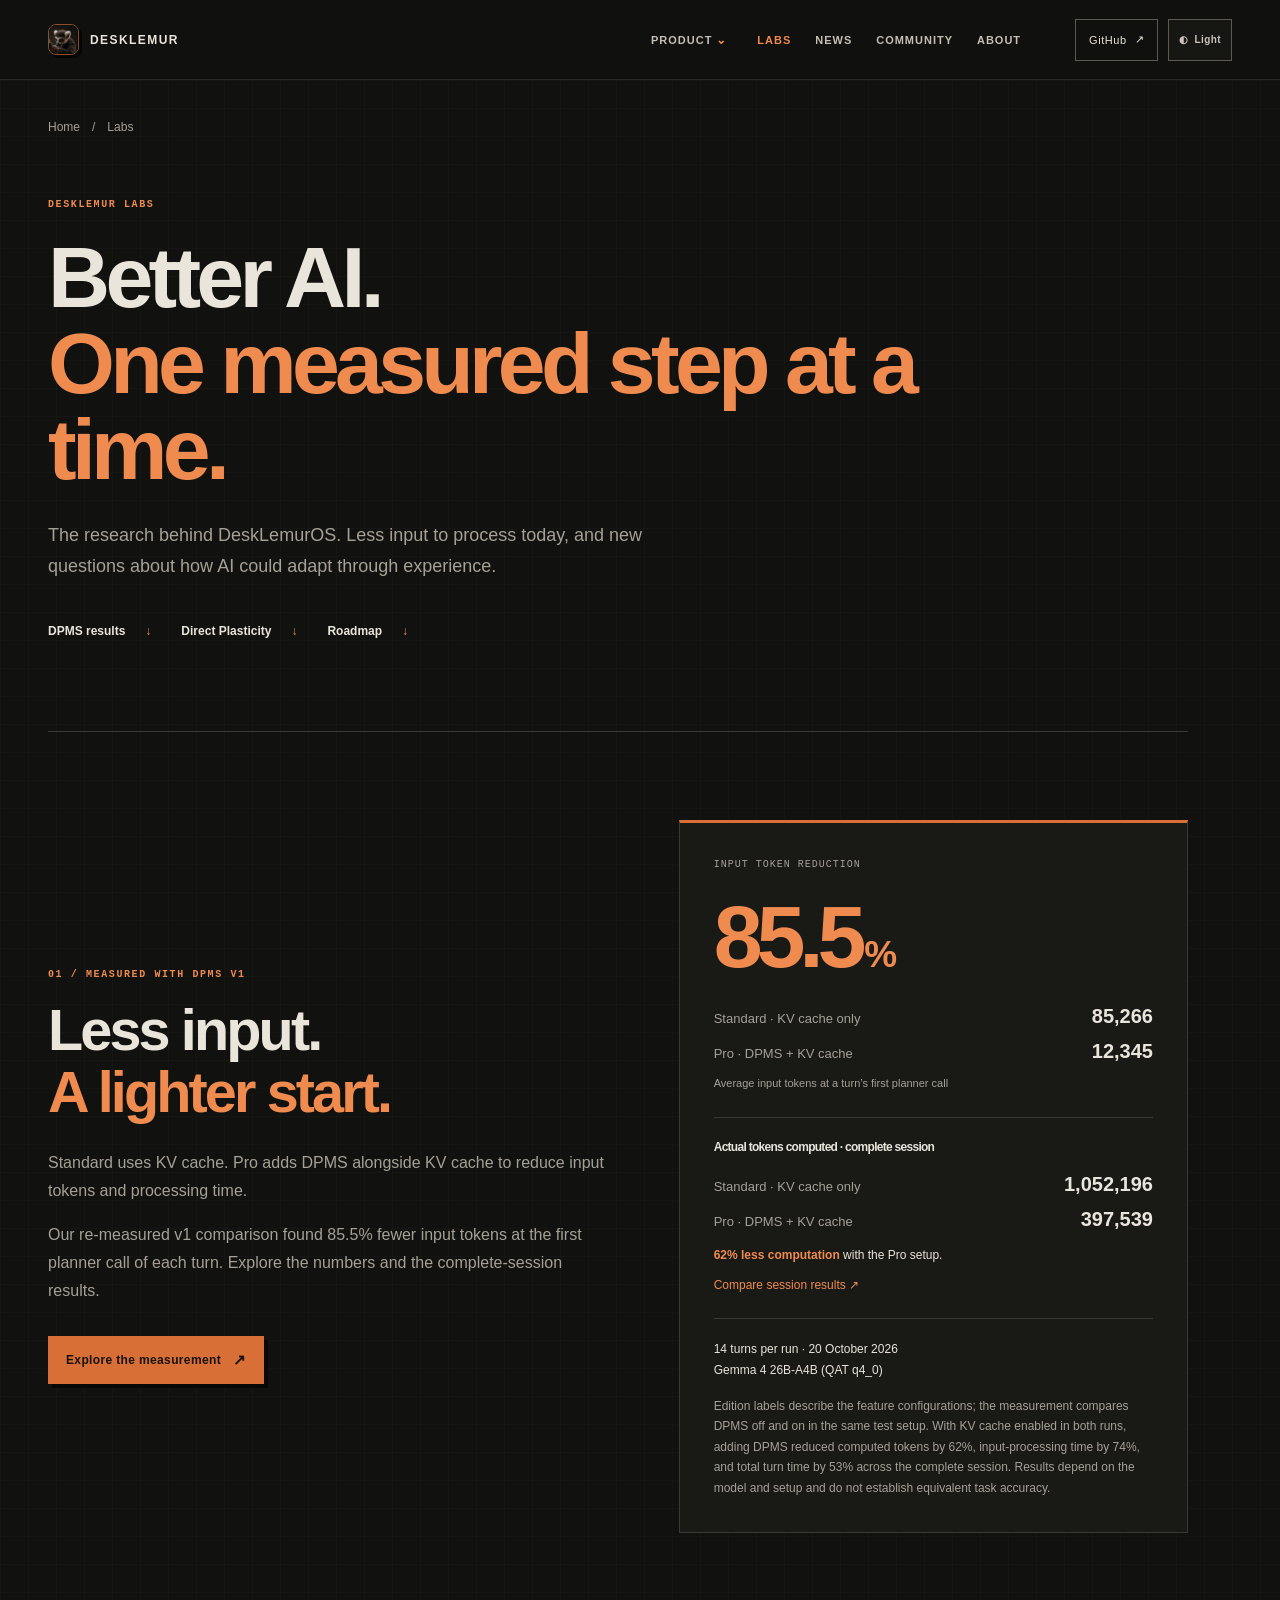
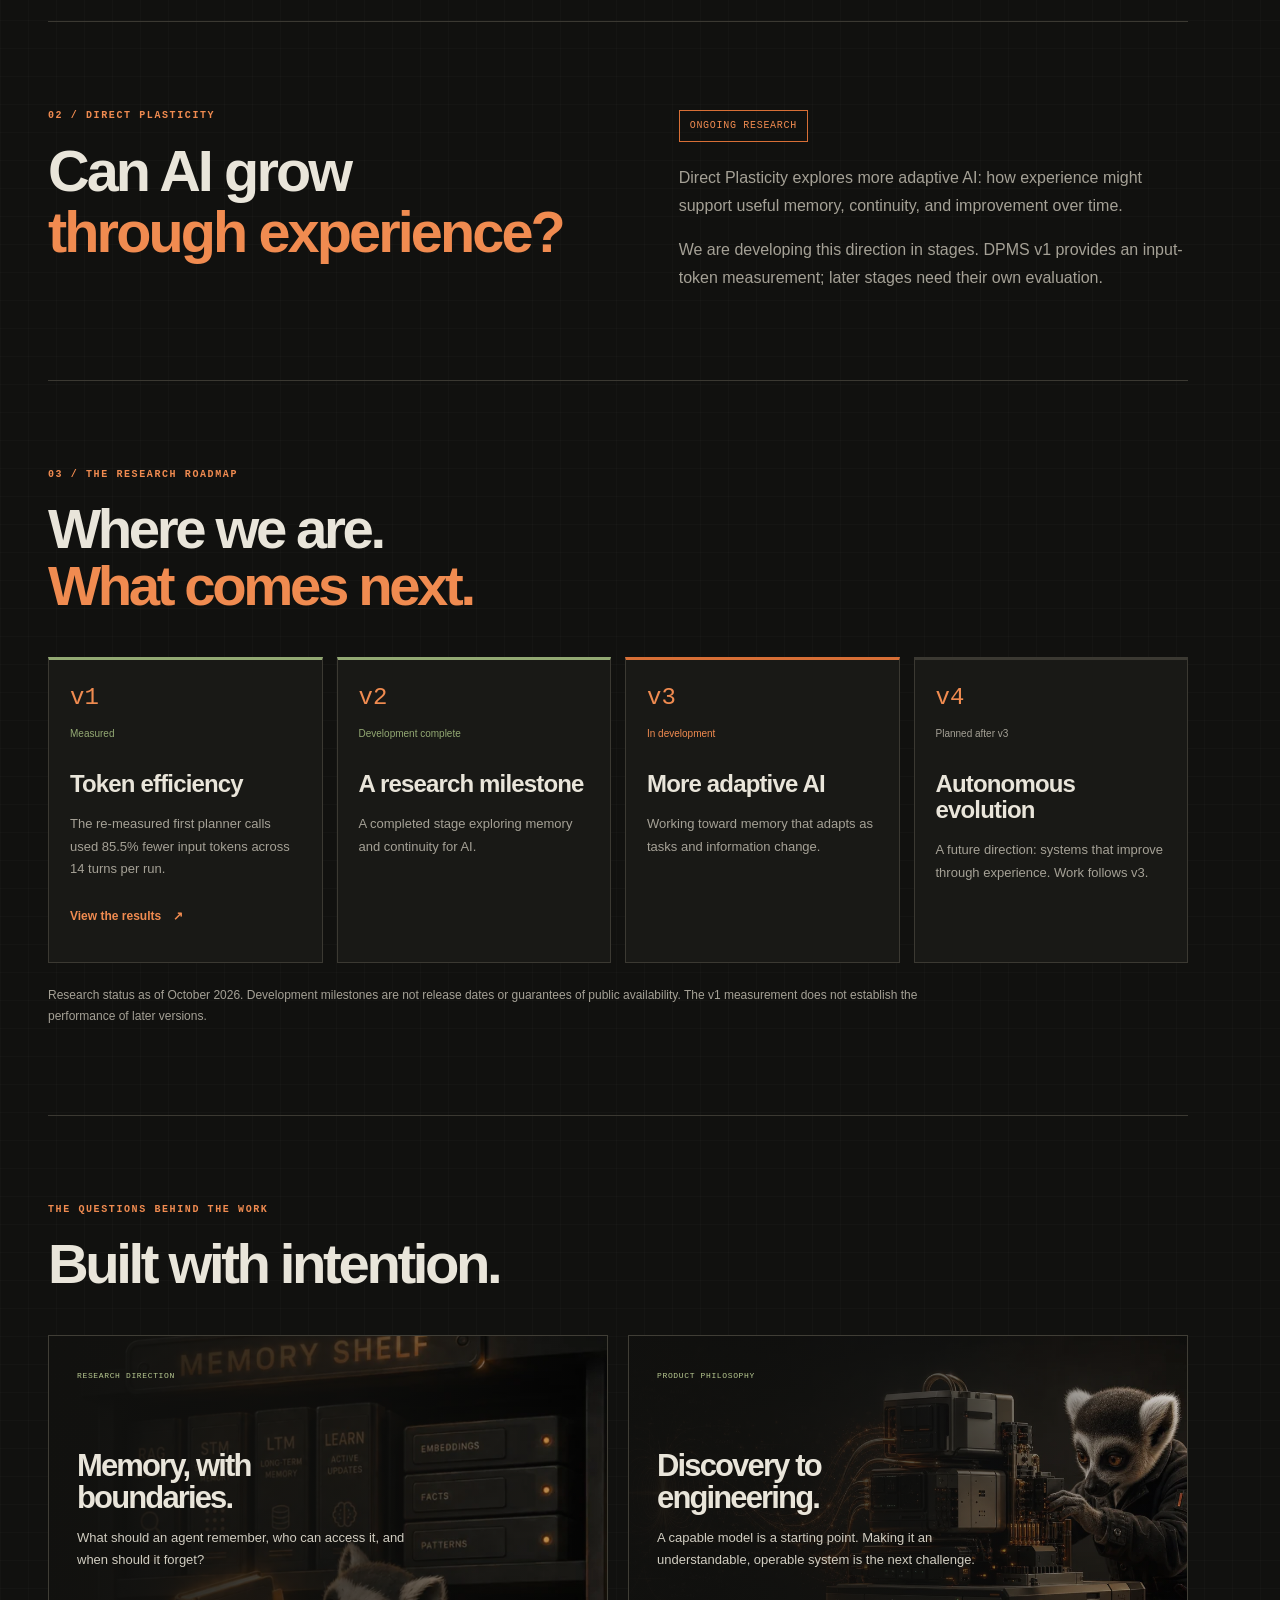
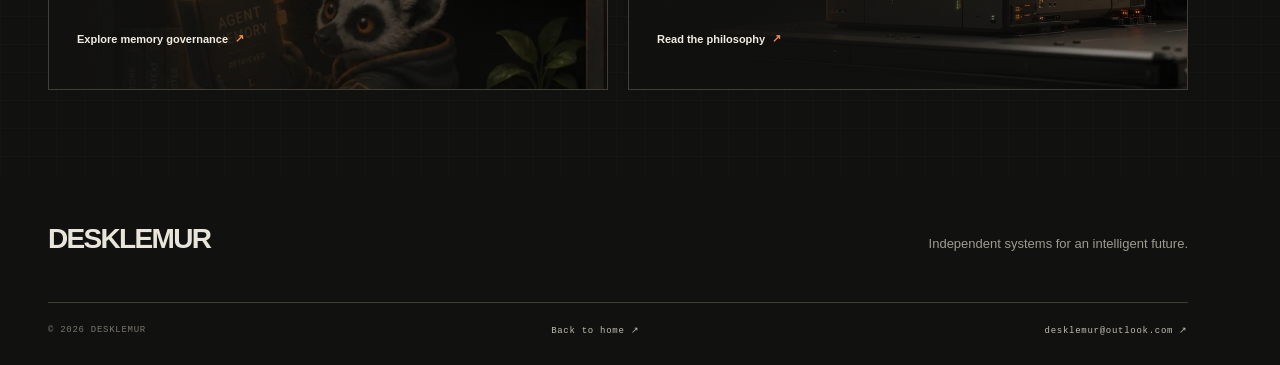
==== labs/index.html @ 4bf74e91 "Publish site 2026-10-22 16:11 KST" ====
<!doctype html>
<html lang="en">
  <head>
    <meta charset="utf-8" />
    <meta name="viewport" content="width=device-width, initial-scale=1" />
    <meta name="description" content="Explore DeskLemur Labs: measured DPMS token savings, Direct Plasticity research, and the road toward more adaptive AI." />
    <meta http-equiv="Cache-Control" content="no-cache, must-revalidate" />
    
    
    
    <meta name="theme-color" content="#11110f" />
    <meta name="color-scheme" content="dark light" />
    <title>Labs — DeskLemur</title>
    <link rel="icon" type="image/png" href="../assets/web/desklemur-mark-64.png?v=55cfd14b5d16461d" />
    <script>
      try {
        document.documentElement.classList.toggle("light-theme", localStorage.getItem("desklemur-theme") === "light");
      } catch (_) { /* The default theme also works when storage is unavailable. */ }
    </script>
    <link rel="stylesheet" href="../home.css?v=8f2bbfee023d323c" />
    <link rel="stylesheet" href="./styles.css?v=3c26606039fd9e22" />
    <!-- DeskLemur public metadata -->
    <link rel="canonical" href="https://www.desklemur.com/labs/" />
    <meta property="og:type" content="website" />
    <meta property="og:url" content="https://www.desklemur.com/labs/" />
    <meta property="og:title" content="Labs — DeskLemur" />
    <meta name="twitter:title" content="Labs — DeskLemur" />
    <meta property="og:description" content="Explore DeskLemur Labs: measured DPMS token savings, Direct Plasticity research, and the road toward more adaptive AI." />
    <meta name="twitter:description" content="Explore DeskLemur Labs: measured DPMS token savings, Direct Plasticity research, and the road toward more adaptive AI." />
    <meta name="twitter:card" content="summary_large_image" />
    <meta property="og:image" content="https://www.desklemur.com/og.png" />
    <meta name="twitter:image" content="https://www.desklemur.com/og.png" />
    <!-- /DeskLemur public metadata -->
</head>
  <body class="home-page labs-page">
    <a class="skip-link" href="#main-content">Skip to content</a>
    <header class="site-header">
      <a class="brand" href="../index.html?v=77aaeb0dda2a0ee0" aria-label="DeskLemur home"><span class="brand-mark"><img src="../assets/web/desklemur-mark-64.png?v=55cfd14b5d16461d" alt="" /></span><span>DESKLEMUR</span></a>
      <nav class="main-nav" id="primary-navigation" aria-label="Primary navigation">
        <div class="product-menu" data-feature="home.product"><button class="product-trigger" type="button" aria-expanded="false" aria-controls="product-dropdown">Product <span aria-hidden="true">⌄</span></button><div class="product-dropdown" id="product-dropdown" data-product-dropdown hidden><a class="product-entry" href="../os/index.html?v=77aaeb0dda2a0ee0"><img src="../os/assets/web/icon-64.png?v=803e539b5b8541d4" alt="" /><span><b>DeskLemurOS</b><small>Local AI orchestration runtime</small></span><i aria-hidden="true">↗</i></a></div></div>
        <a data-feature="home.labs" href="./index.html?v=77aaeb0dda2a0ee0" aria-current="page">Labs</a>
        <a data-feature="home.news" href="../news/index.html?v=77aaeb0dda2a0ee0">News</a>
        <a data-feature="home.community" href="../index.html?v=77aaeb0dda2a0ee0#community">Community</a>
        <a data-feature="home.about" href="../index.html?v=77aaeb0dda2a0ee0#about">About</a>
      </nav>
      <div class="header-actions"><button class="menu-toggle" type="button" aria-label="Open navigation" aria-expanded="false" aria-controls="primary-navigation">MENU</button><a class="github-link" data-site-github href="https://github.com/desklemur-dev/DeskLemurOS" target="_blank" rel="noopener noreferrer">GitHub <span aria-hidden="true">↗</span></a><button class="theme-toggle" type="button" aria-label="Switch to light theme" aria-pressed="false"><span aria-hidden="true">◐</span><span class="theme-label">Light</span></button></div>
    </header>
    <main id="main-content" tabindex="-1">
      <section class="section labs-intro" aria-labelledby="labs-title">
        <nav class="labs-breadcrumb" aria-label="Breadcrumb"><a href="../index.html?v=77aaeb0dda2a0ee0">Home</a><span aria-hidden="true">/</span><span aria-current="page">Labs</span></nav>
        <p class="eyebrow">DESKLEMUR LABS</p>
        <h1 id="labs-title">Better AI.<br /><em>One measured step<br class="labs-title-break" /> at a time.</em></h1>
        <p class="labs-intro-lead">The research behind DeskLemurOS. Less input to process today, and new questions about how AI could adapt through experience.</p>
        <nav class="labs-section-nav" aria-label="On this page"><a href="#dpms">DPMS results <span aria-hidden="true">↓</span></a><a href="#direct-plasticity">Direct Plasticity <span aria-hidden="true">↓</span></a><a href="#dpms-roadmap">Roadmap <span aria-hidden="true">↓</span></a></nav>
      </section>

      <section class="section labs-feature" id="dpms" aria-labelledby="labs-dpms-title">
        <div class="labs-feature-copy">
          <p class="eyebrow">01 / MEASURED WITH DPMS V1</p>
          <h2 id="labs-dpms-title">Less input.<br /><em>A lighter start.</em></h2>
          <p>Standard uses KV cache. Pro adds DPMS alongside KV cache to reduce input tokens and processing time.</p>
          <p>Our re-measured v1 comparison found 85.5% fewer input tokens at the first planner call of each turn. Explore the numbers and the complete-session results.</p>
          <a class="button button-primary" href="../os/index.html?v=77aaeb0dda2a0ee0#/#dpms">Explore the measurement <span aria-hidden="true">↗</span></a>
        </div>
        <aside class="labs-result" aria-label="DPMS v1 measurement summary">
          <p class="labs-result-kicker">INPUT TOKEN REDUCTION</p>
          <p class="labs-result-value">85.5<span>%</span></p>
          <dl><div><dt>Standard · KV cache only</dt><dd>85,266</dd></div><div><dt>Pro · DPMS + KV cache</dt><dd>12,345</dd></div></dl>
          <p class="labs-result-unit">Average input tokens at a turn’s first planner call</p>
          <div class="labs-cache-results">
            <h3>Actual tokens computed · complete session</h3>
            <dl><div><dt>Standard · KV cache only</dt><dd>1,052,196</dd></div><div><dt>Pro · DPMS + KV cache</dt><dd>397,539</dd></div></dl>
            <p><strong>62% less computation</strong> with the Pro setup.</p>
            <a href="../os/index.html?v=77aaeb0dda2a0ee0#/#dpms-edition-comparison">Compare session results <span aria-hidden="true">↗</span></a>
          </div>
          <p class="labs-result-context">14 turns per run · 20 October 2026<br />Gemma 4 26B-A4B (QAT q4_0)</p>
          <p class="labs-result-note">Edition labels describe the feature configurations; the measurement compares DPMS off and on in the same test setup. With KV cache enabled in both runs, adding DPMS reduced computed tokens by 62%, input-processing time by 74%, and total turn time by 53% across the complete session. Results depend on the model and setup and do not establish equivalent task accuracy.</p>
        </aside>
      </section>

      <section class="section labs-direction" id="direct-plasticity" aria-labelledby="labs-direction-title">
        <div><p class="eyebrow">02 / DIRECT PLASTICITY</p><h2 id="labs-direction-title">Can AI grow<br /><em>through experience?</em></h2></div>
        <div class="labs-direction-copy"><span class="labs-status">ONGOING RESEARCH</span><p>Direct Plasticity explores more adaptive AI: how experience might support useful memory, continuity, and improvement over time.</p><p>We are developing this direction in stages. DPMS v1 provides an input-token measurement; later stages need their own evaluation.</p></div>
      </section>

      <section class="section labs-roadmap-section" id="dpms-roadmap" aria-labelledby="labs-roadmap-title">
        <div class="section-heading"><p class="eyebrow">03 / THE RESEARCH ROADMAP</p><h2 id="labs-roadmap-title">Where we are.<br /><em>What comes next.</em></h2></div>
        <ol class="labs-roadmap" aria-label="DPMS development stages">
          <li class="labs-stage labs-stage-complete"><div class="labs-stage-top"><span>v1</span><strong>Measured</strong></div><h3>Token efficiency</h3><p>The re-measured first planner calls used 85.5% fewer input tokens across 14 turns per run.</p><a href="../os/index.html?v=77aaeb0dda2a0ee0#/#dpms">View the results <span aria-hidden="true">↗</span></a></li>
          <li class="labs-stage labs-stage-complete"><div class="labs-stage-top"><span>v2</span><strong>Development complete</strong></div><h3>A research milestone</h3><p>A completed stage exploring memory and continuity for AI.</p></li>
          <li class="labs-stage labs-stage-active"><div class="labs-stage-top"><span>v3</span><strong>In development</strong></div><h3>More adaptive AI</h3><p>Working toward memory that adapts as tasks and information change.</p></li>
          <li class="labs-stage"><div class="labs-stage-top"><span>v4</span><strong>Planned after v3</strong></div><h3>Autonomous evolution</h3><p>A future direction: systems that improve through experience. Work follows v3.</p></li>
        </ol>
        <p class="labs-roadmap-note">Research status as of October 2026. Development milestones are not release dates or guarantees of public availability. The v1 measurement does not establish the performance of later versions.</p>
      </section>

      <section class="section labs-questions" aria-labelledby="labs-questions-title">
        <div class="section-heading"><p class="eyebrow">THE QUESTIONS BEHIND THE WORK</p><h2 id="labs-questions-title">Built with intention.</h2></div>
        <div class="labs-question-grid">
          <article class="lab-card lab-card-visual lab-card-memory"><img class="lab-photo" src="../assets/web/memory-with-boundaries.webp?v=2d2eba01d0295ee1" alt="An illustrated memory shelf with separate compartments" loading="lazy" decoding="async" /><div><span class="lab-state">RESEARCH DIRECTION</span></div><h3>Memory, with boundaries.</h3><p>What should an agent remember, who can access it, and when should it forget?</p><a href="../os/index.html?v=77aaeb0dda2a0ee0#/vision#memory-governance">Explore memory governance <span aria-hidden="true">↗</span></a></article>
          <article class="lab-card lab-card-visual"><img class="lab-photo" src="../os/assets/vision/web/discovery-to-engineering.webp?v=e1cf301739234d48" alt="A DeskLemur engineer working on a local AI system" loading="lazy" decoding="async" /><div><span class="lab-state">PRODUCT PHILOSOPHY</span></div><h3>Discovery to engineering.</h3><p>A capable model is a starting point. Making it an understandable, operable system is the next challenge.</p><a href="../os/index.html?v=77aaeb0dda2a0ee0#/vision#discovery-to-engineering">Read the philosophy <span aria-hidden="true">↗</span></a></article>
        </div>
      </section>
    </main>
    <footer class="footer" data-feature="home.about"><div class="footer-top"><p class="footer-wordmark">DESKLEMUR</p><p data-site-text="home.footer_tagline">Independent systems for an intelligent future.</p></div><div class="footer-bottom"><span>© <span data-site-text="site.copyright_year">2026</span> DESKLEMUR</span><a href="../index.html?v=77aaeb0dda2a0ee0">Back to home <span aria-hidden="true">↗</span></a><a data-site-contact href="mailto:desklemur@outlook.com">desklemur@outlook.com ↗</a></div></footer>
    <script src="../site-data.js?v=0edc46a20909ac9b"></script>
    <script src="../home.js?v=8841248973b69c00"></script>
  </body>
</html>
---- home.css ----
:root { --bg:#11110f; --panel:#191916; --ink:#e9e5da; --muted:#a5a196; --line:#3b3932; --orange:#d86f36; --orange-light:#f08b50; --green:#93a973; }
* { box-sizing:border-box; } html { scroll-behavior:smooth; background:var(--bg); } body { margin:0; background:var(--bg); color:var(--ink); font-family:Arial,Helvetica,sans-serif; } a { color:inherit; text-decoration:none; } main { overflow:hidden; background:linear-gradient(rgba(255,255,255,.015) 1px,transparent 1px),linear-gradient(90deg,rgba(255,255,255,.015) 1px,transparent 1px),var(--bg); background-size:28px 28px; }
.site-header { height:76px; max-width:1440px; margin:auto; padding:0 48px; display:flex; align-items:center; justify-content:space-between; border-bottom:1px solid rgba(233,229,218,.11); position:relative; z-index:5; background:rgba(17,17,15,.86); backdrop-filter:blur(18px); }.brand { display:flex; align-items:center; gap:11px; font-size:12px; font-weight:800; letter-spacing:.12em; }.brand-mark { width:31px; height:31px; display:grid; place-items:center; overflow:hidden; border:1px solid #87512f; border-radius:8px; background:#11110f; box-shadow:3px 3px 0 #050504; }.brand-mark img { width:100%; height:100%; object-fit:cover; }.main-nav { display:flex; gap:28px; margin-left:auto; margin-right:46px; color:#c4c0b5; font-size:11px; font-weight:700; letter-spacing:.09em; text-transform:uppercase; }.main-nav a:hover,.text-link:hover,.card-link:hover,.lab-card a:hover,.news-item:hover .news-title { color:var(--orange-light); }.github-link { border:1px solid #5c594f; padding:10px 13px; font-size:11px; letter-spacing:.05em; transition:.2s ease; }.github-link:hover { border-color:var(--orange); background:rgba(216,111,54,.08); }
.hero { min-height:720px; max-width:1440px; margin:auto; padding:118px 9.5% 84px; position:relative; border-bottom:1px solid var(--line); display:grid; grid-template-columns:minmax(470px,1fr) minmax(400px,.83fr); align-items:center; gap:7%; }.hero-grid { position:absolute; inset:0; opacity:.25; background:linear-gradient(rgba(255,255,255,.04) 1px,transparent 1px),linear-gradient(90deg,rgba(255,255,255,.04) 1px,transparent 1px); background-size:56px 56px; mask-image:linear-gradient(90deg,#000 0%,transparent 73%); }.hero-glow { position:absolute; width:700px; height:700px; right:-190px; top:-220px; background:radial-gradient(circle,rgba(216,111,54,.13),transparent 67%); }.hero-copy,.system-panel { position:relative; z-index:1; }.eyebrow { margin:0 0 20px; color:var(--orange-light); font-family:monospace; font-size:10px; font-weight:700; letter-spacing:.16em; }h1,h2,h3,p { margin-top:0; } h1,h2,h3 { letter-spacing:-.06em; font-weight:650; }h1 { max-width:760px; margin-bottom:29px; font-size:clamp(54px,6.3vw,101px); line-height:.91; } h1 em,h2 em { color:var(--orange-light); font-style:normal; }.hero-lead { max-width:615px; color:#d4d0c4; font-size:18px; line-height:1.6; }.hero-actions { display:flex; align-items:center; flex-wrap:wrap; gap:25px; margin-top:37px; }.button { display:inline-flex; align-items:center; justify-content:center; min-height:48px; padding:0 18px; font-size:12px; font-weight:700; letter-spacing:.03em; transition:.2s ease; }.button span { margin-left:12px; font-size:15px; }.button-primary { background:var(--orange); color:#17120e; box-shadow:4px 4px 0 #080807; }.button-primary:hover { background:var(--orange-light); transform:translate(-1px,-1px); box-shadow:6px 6px 0 #080807; }.text-link { color:#cac5ba; font-size:12px; font-weight:700; }.text-link span { color:var(--orange-light); margin-left:6px; }
.system-panel { border:1px solid #504d43; background:#151513; box-shadow:15px 15px 0 rgba(0,0,0,.32),inset 0 0 0 4px #10100e; transform:rotate(.4deg); }.mascot-peek { position:absolute; z-index:4; width:320px; height:278px; top:-169px; right:-112px; overflow:hidden; pointer-events:none; filter:drop-shadow(0 19px 15px rgba(0,0,0,.58)); }.mascot-peek img { position:absolute; top:-30px; left:-142px; width:600px; max-width:none; }.mascot-tag { position:absolute; z-index:5; top:-31px; right:-96px; padding:6px 8px; border:1px solid #81502f; background:#171512; color:var(--orange-light); font-family:monospace; font-size:7px; letter-spacing:.09em; }.panel-bar { height:43px; display:flex; align-items:center; justify-content:space-between; padding:0 15px; border-bottom:1px solid #3c3a33; color:#8f8c82; font-family:monospace; font-size:9px; letter-spacing:.09em; }.panel-bar i { color:var(--green); font-style:normal; }.signal-map { height:279px; position:relative; background:radial-gradient(circle at 50% 50%,rgba(147,169,115,.08),transparent 43%); }.signal-node { position:absolute; border:1px solid #6a675c; background:#1b1a17; color:#d7d3c8; padding:8px; font-family:monospace; font-size:8px; letter-spacing:.08em; }.signal-node.core { width:80px; height:80px; top:96px; left:calc(50% - 40px); display:flex; flex-direction:column; align-items:center; justify-content:center; border-color:var(--orange); color:var(--orange-light); font-size:20px; font-weight:800; box-shadow:0 0 0 5px rgba(216,111,54,.06); }.signal-node.core span { margin-top:5px; font-size:7px; }.model { top:31px; left:36px; }.agent { top:29px; right:31px; }.tools { bottom:30px; left:32px; }.memory { bottom:30px; right:25px; }.wire { position:absolute; z-index:-1; height:1px; background:#6a675c; transform-origin:left center; }.wire-one { width:112px; top:91px; left:102px; transform:rotate(38deg); }.wire-two { width:109px; top:89px; left:calc(50% + 32px); transform:rotate(141deg); }.wire-three { width:113px; top:181px; left:96px; transform:rotate(-37deg); }.wire-four { width:109px; top:181px; left:calc(50% + 33px); transform:rotate(-143deg); }.signal-list { padding:12px 15px 14px; border-top:1px solid #3c3a33; display:flex; justify-content:space-between; font-size:9px; color:#aaa69a; text-transform:uppercase; letter-spacing:.06em; }.signal-list b { color:var(--orange-light); margin-right:7px; font-family:monospace; }.hero-index { position:absolute; left:9.5%; bottom:26px; margin:0; color:#77746c; font-family:monospace; font-size:9px; letter-spacing:.08em; }
.section { max-width:1240px; margin:auto; padding:150px 0; }.section-heading { display:flex; align-items:end; justify-content:space-between; margin-bottom:53px; }.section-heading h2,.news h2,.community h2 { margin:0; font-size:clamp(41px,4.5vw,68px); line-height:.93; }.section-heading .eyebrow { align-self:start; }.product { border-bottom:1px solid var(--line); }.product-card { min-height:430px; display:grid; grid-template-columns:.9fr 1.1fr; border:1px solid #4a473e; background:linear-gradient(122deg,rgba(216,111,54,.09),transparent 35%),#181816; box-shadow:10px 10px 0 rgba(0,0,0,.22); }.product-card-copy { padding:55px; display:flex; flex-direction:column; align-items:start; justify-content:center; }.product-name { margin-bottom:25px; font-size:34px; font-weight:700; letter-spacing:-.07em; }.product-name span { color:var(--orange-light); }.product-card-copy>p:not(.product-name) { max-width:360px; color:#b8b4a8; line-height:1.6; font-size:15px; }.card-link { margin-top:30px; color:var(--orange-light); font-size:12px; font-weight:700; }.card-link span { margin-left:8px; }.runtime-window { margin:36px 36px 36px 0; border:1px solid #565349; background:#11110f; box-shadow:inset 0 0 0 3px #0c0c0b; }.window-top { height:38px; padding:0 12px; display:flex; align-items:center; gap:6px; border-bottom:1px solid #39372f; }.window-top span { width:7px; height:7px; background:#5e5b51; }.window-top span:first-child { background:var(--orange); }.window-top b { margin-left:auto; color:#88847a; font-family:monospace; font-size:8px; font-weight:400; }.window-body { display:flex; min-height:316px; }.window-sidebar { width:50px; display:flex; flex-direction:column; align-items:center; gap:22px; padding-top:22px; border-right:1px solid #39372f; color:#77746c; }.window-sidebar i { font-style:normal; font-size:13px; }.window-main { padding:28px 27px; flex:1; }.window-label { color:var(--orange-light); font-family:monospace; font-size:9px; letter-spacing:.11em; }.prompt-line { margin-top:26px; padding:13px; border:1px solid #4b483e; color:#d0ccc0; font-size:12px; }.prompt-line span,.agent-line span { display:block; margin-bottom:8px; color:#9c998e; font-family:monospace; font-size:8px; }.agent-line { display:flex; gap:10px; margin-top:17px; color:#c7c3b8; font-size:12px; line-height:1.5; }.agent-line span { color:var(--green); }.agent-line p { margin:0; }.trace-line { margin-top:30px; padding-top:16px; border-top:1px solid #3b3932; color:#89867b; font-family:monospace; font-size:9px; word-spacing:5px; }.trace-line b { color:var(--orange-light); }.trace-line i { color:var(--green); font-style:normal; }.trace-line em { color:var(--orange-light); font-style:normal; }
.labs { border-bottom:1px solid var(--line); }.compact { display:block; }.labs-grid { display:grid; grid-template-columns:1fr 1fr 188px; gap:16px; }.lab-card { min-height:340px; padding:28px; border:1px solid #403e36; background:#181816; display:flex; flex-direction:column; transition:.2s ease; }.lab-card:hover { transform:translateY(-4px); border-color:#806448; }.lab-card>div { display:flex; justify-content:space-between; }.lab-number { color:var(--orange-light); font-family:monospace; font-size:11px; }.lab-state { color:var(--green); font-family:monospace; font-size:8px; letter-spacing:.08em; }.lab-card h3 { margin:74px 0 14px; font-size:31px; line-height:.95; }.lab-card p { color:#aaa69b; line-height:1.55; font-size:14px; }.lab-card a { margin-top:auto; color:#d2cec2; font-size:11px; font-weight:700; }.lab-card a span { color:var(--orange-light); margin-left:7px; }.labs-more { min-height:340px; padding:24px; display:flex; flex-direction:column; justify-content:space-between; background:var(--orange); color:#1b1510; font-family:monospace; font-size:11px; font-weight:800; line-height:1.35; transition:.2s; }.labs-more:hover { background:var(--orange-light); }.labs-more b { align-self:end; font-family:Arial,sans-serif; font-size:32px; }
.news { display:grid; grid-template-columns:.77fr 1.23fr; gap:11%; border-bottom:1px solid var(--line); }.news-list { border-top:1px solid #4a473e; }.news-item { min-height:112px; display:grid; grid-template-columns:140px 1fr 22px; align-items:center; gap:20px; border-bottom:1px solid #4a473e; transition:.2s; }.news-item:hover { padding-left:10px; background:rgba(255,255,255,.018); }.news-meta { color:#908d82; font-family:monospace; font-size:9px; line-height:1.6; }.news-meta b { display:block; color:var(--orange-light); font-weight:400; }.news-title { font-size:18px; letter-spacing:-.035em; line-height:1.2; transition:.2s; }.news-arrow { color:var(--orange-light); font-size:18px; }.all-news { display:inline-block; margin-top:25px; color:#cac5b9; font-size:12px; font-weight:700; }.all-news span { color:var(--orange-light); margin-left:8px; }
.community { max-width:none; padding:0; border-bottom:1px solid var(--line); background:linear-gradient(105deg,rgba(216,111,54,.12),transparent 42%),#191816; }.community-grid { max-width:1240px; min-height:417px; margin:auto; display:grid; grid-template-columns:1fr 1fr; align-items:center; gap:11%; }.community-copy>p { max-width:485px; color:#c1bdb2; font-size:17px; line-height:1.6; }.community-copy>div { display:flex; align-items:center; gap:26px; margin-top:31px; }.footer { max-width:1240px; margin:auto; padding:46px 0 28px; }.footer-top { display:flex; align-items:baseline; justify-content:space-between; border-bottom:1px solid #3f3c34; padding-bottom:47px; }.footer-wordmark { margin:0; font-size:28px; font-weight:800; letter-spacing:-.06em; }.footer-top p:last-child { margin:0; color:#9e9b90; font-size:13px; }.footer-bottom { padding-top:22px; display:flex; justify-content:space-between; color:#79766d; font-family:monospace; font-size:9px; letter-spacing:.08em; }.footer-bottom a { color:#c0bcb0; }
@media (max-width:1280px) { .section,.community-grid,.footer { margin-left:40px; margin-right:40px; }.hero { padding-left:7%; padding-right:7%; }.hero-index { left:7%; } } @media (max-width:850px) { .site-header { height:auto; min-height:70px; padding:16px 22px; }.main-nav { display:none; }.header-actions { margin-left:auto; }.hero { min-height:auto; grid-template-columns:1fr; padding:86px 24px; gap:58px; }.hero-index { display:none; }.hero-lead { font-size:16px; }.system-panel { max-width:530px; width:100%; justify-self:center; }.mascot-peek { right:-54px; top:-143px; transform:scale(.8); transform-origin:bottom right; }.mascot-tag { right:-38px; }.section,.community-grid,.footer { margin-left:24px; margin-right:24px; }.section { padding:92px 0; }.product-card { grid-template-columns:1fr; }.product-card-copy { padding:39px 31px; }.runtime-window { margin:0 22px 22px; }.labs-grid { grid-template-columns:1fr 1fr; }.labs-more { min-height:150px; grid-column:1/-1; flex-direction:row; align-items:end; }.news { grid-template-columns:1fr; gap:45px; }.community-grid { grid-template-columns:1fr; gap:28px; padding:78px 0; }.footer-top,.footer-bottom { flex-wrap:wrap; gap:18px; } } @media (max-width:540px) { h1 { font-size:52px; }.hero { padding-top:67px; }.hero-actions { align-items:start; flex-direction:column; }.mascot-peek { right:-49px; top:-126px; transform:scale(.61); }.mascot-tag { top:-20px; right:-7px; font-size:6px; }.window-main { padding:22px 17px; }.window-sidebar { width:39px; }.trace-line { font-size:7px; word-spacing:1px; }.section-heading h2,.news h2,.community h2 { font-size:43px; }.labs-grid { grid-template-columns:1fr; }.labs-more { grid-column:auto; }.lab-card { min-height:280px; }.news-item { grid-template-columns:1fr 20px; gap:8px; padding:18px 0; }.news-meta { grid-column:1; }.news-title { grid-column:1; grid-row:2; }.news-arrow { grid-column:2; grid-row:1/3; }.community-copy>div { align-items:start; flex-direction:column; }.footer-top { align-items:start; flex-direction:column; }.footer-bottom { align-items:start; flex-direction:column; } }
.header-actions { display:flex; align-items:center; gap:8px; }.theme-toggle { min-height:35px; display:inline-flex; align-items:center; gap:6px; border:1px solid #5c594f; padding:0 10px; background:rgba(255,255,255,.025); color:#c9c5ba; font-size:10px; font-weight:700; letter-spacing:.04em; cursor:pointer; transition:.2s ease; }.theme-toggle:hover { border-color:var(--orange); color:var(--orange-light); }
.news-page { min-height:100vh; }.news-page .site-header { max-width:1240px; }.news-back { color:#c7c2b6; font-family:monospace; font-size:11px; letter-spacing:.06em; }.news-back:hover { color:var(--orange-light); }.news-index,.news-article { width:min(100% - 48px,1040px); margin:0 auto; padding:120px 0; }.news-index h1,.news-article h1 { max-width:850px; margin:0; color:var(--ink); font-size:clamp(54px,7vw,100px); line-height:.91; letter-spacing:-.065em; }.news-index>div { margin-top:70px; border-top:1px solid var(--line); }.news-index-row { display:grid; grid-template-columns:190px 1fr 178px 18px; align-items:center; gap:22px; min-height:106px; border-bottom:1px solid var(--line); }.news-index-row span,.news-index-row time { color:var(--muted); font-family:monospace; font-size:10px; letter-spacing:.06em; }.news-index-row strong { font-size:20px; letter-spacing:-.03em; }.news-index-row i { color:var(--orange-light); font-size:17px; font-style:normal; }.news-index-row:hover strong { color:var(--orange-light); }.news-article { max-width:860px; }.news-article time { color:var(--muted); font-family:monospace; font-size:11px; }.news-article h1 { margin:26px 0 65px; }.news-article-body { max-width:680px; color:#cbc6ba; font-size:18px; line-height:1.7; }.news-article-body h2 { margin:48px 0 16px; color:var(--ink); font-size:30px; }.news-article-body li { margin:8px 0; } html.light-theme .news-back,html.light-theme .news-article-body { color:#5a5248; } @media (max-width:700px) { .news-index,.news-article { width:min(100% - 40px,1040px); padding:72px 0; }.news-index-row { grid-template-columns:1fr 18px; gap:8px; padding:18px 0; }.news-index-row span { grid-column:1; }.news-index-row strong { grid-column:1; grid-row:2; }.news-index-row time { display:none; }.news-index-row i { grid-column:2; grid-row:1/3; }.news-article-body { font-size:16px; } }
html.light-theme { --bg:#f4efe6; --panel:#fbf8f2; --ink:#2b2822; --muted:#6f685e; --line:#d4c8b9; --orange:#d86f36; --orange-light:#b95727; --green:#6b8450; } html.light-theme body { background:var(--bg); } html.light-theme main { background:linear-gradient(rgba(70,58,40,.045) 1px,transparent 1px),linear-gradient(90deg,rgba(70,58,40,.045) 1px,transparent 1px),var(--bg); } html.light-theme .site-header { border-color:rgba(66,54,38,.16); background:rgba(244,239,230,.88); } html.light-theme .brand-mark { border-color:#b06a42; background:#171512; box-shadow:3px 3px 0 #d7ccbc; } html.light-theme .main-nav { color:#655e54; } html.light-theme .github-link,html.light-theme .theme-toggle { border-color:#b9ab98; background:rgba(255,253,248,.6); color:#4d473e; } html.light-theme .hero { border-color:var(--line); } html.light-theme .hero-grid { opacity:.45; } html.light-theme .hero-lead { color:#4e4941; } html.light-theme .text-link { color:#514a41; } html.light-theme .button-primary { color:#fffaf4; box-shadow:4px 4px 0 #b8aa98; } html.light-theme .system-panel { border-color:#bfb29f; background:#faf7f0; box-shadow:13px 13px 0 rgba(91,72,49,.12),inset 0 0 0 4px #f1eadf; } html.light-theme .panel-bar,html.light-theme .signal-list { border-color:#d2c6b6; color:#6f675d; } html.light-theme .signal-map { background:radial-gradient(circle at 50% 50%,rgba(107,132,80,.11),transparent 43%); } html.light-theme .signal-node { border-color:#b5aa9b; background:#fffdf8; color:#4d463d; } html.light-theme .wire { background:#a99f91; } html.light-theme .mascot-tag { background:#fffaf3; } html.light-theme .section,html.light-theme .product,html.light-theme .labs,html.light-theme .news,html.light-theme .community { border-color:var(--line); } html.light-theme .product-card { border-color:#c9bca9; background:linear-gradient(122deg,rgba(216,111,54,.12),transparent 35%),#fbf8f2; box-shadow:10px 10px 0 rgba(93,73,49,.11); } html.light-theme .product-card-copy>p:not(.product-name),html.light-theme .lab-card p,html.light-theme .community-copy>p { color:#665f55; } html.light-theme .runtime-window { border-color:#bdb1a0; background:#fffdf8; box-shadow:inset 0 0 0 3px #f0e9de; } html.light-theme .window-top,html.light-theme .window-sidebar,html.light-theme .trace-line { border-color:#d6cbbc; } html.light-theme .window-top b,html.light-theme .window-sidebar,html.light-theme .trace-line { color:#777065; } html.light-theme .prompt-line { border-color:#d0c5b5; color:#4d463d; } html.light-theme .agent-line { color:#554e45; } html.light-theme .lab-card { border-color:#cec2b2; background:#fbf8f2; } html.light-theme .lab-card:hover { border-color:#b76c40; } html.light-theme .news-list,html.light-theme .news-item { border-color:#cfc3b4; } html.light-theme .news-meta { color:#776f65; } html.light-theme .news-item:hover { background:rgba(91,72,49,.035); } html.light-theme .community { background:linear-gradient(105deg,rgba(216,111,54,.13),transparent 42%),#eee7dc; } html.light-theme .footer-top { border-color:#c9bdad; } html.light-theme .footer-top p:last-child,html.light-theme .footer-bottom { color:#756d61; } html.light-theme .footer-bottom a { color:#4f483f; }
.product-menu { position:relative; display:flex; align-items:center; height:46px; }.product-trigger { display:inline-flex; align-items:center; gap:4px; height:46px; }.product-trigger span { color:var(--orange-light); font-size:12px; transition:transform .2s ease; }.product-dropdown { position:absolute; top:43px; left:-17px; z-index:20; width:272px; padding:8px; border:1px solid #514d43; background:#171715; box-shadow:10px 11px 0 rgba(0,0,0,.24); opacity:0; visibility:hidden; transform:translateY(-5px); transition:opacity .16s ease,transform .16s ease,visibility .16s; }.product-menu:hover .product-dropdown,.product-menu:focus-within .product-dropdown { opacity:1; visibility:visible; transform:translateY(0); }.product-menu:hover .product-trigger span,.product-menu:focus-within .product-trigger span { transform:rotate(180deg); }.product-entry { display:grid; grid-template-columns:42px 1fr auto; gap:10px; align-items:center; padding:10px; border:1px solid transparent; }.product-entry:hover { border-color:#765033; background:rgba(216,111,54,.06); }.product-entry img { width:42px; height:42px; border-radius:8px; object-fit:cover; }.product-entry b,.product-entry small { display:block; }.product-entry b { color:var(--ink); font-size:12px; letter-spacing:.01em; }.product-entry small { margin-top:4px; color:#99948a; font-family:monospace; font-size:8px; letter-spacing:.07em; text-transform:uppercase; }.product-entry i { color:var(--orange-light); font-size:15px; font-style:normal; }.product-soon { display:flex; justify-content:space-between; gap:8px; margin-top:5px; padding:10px; border-top:1px solid #38362f; color:#837f75; font-family:monospace; font-size:8px; letter-spacing:.05em; }.product-soon b { color:#69665e; font-weight:400; white-space:nowrap; }.mascot-peek { width:400px; height:340px; top:-181px; right:-151px; filter:drop-shadow(0 21px 17px rgba(0,0,0,.48)); -webkit-mask-image:radial-gradient(ellipse at 64% 48%,#000 52%,transparent 77%); mask-image:radial-gradient(ellipse at 64% 48%,#000 52%,transparent 77%); }.mascot-peek img { top:-20px; left:-430px; width:810px; }.mascot-tag { display:none; } html.light-theme .product-dropdown { border-color:#c6b8a5; background:#fffaf2; box-shadow:10px 11px 0 rgba(83,65,45,.15); } html.light-theme .product-entry b { color:#3b352e; } html.light-theme .product-entry small,html.light-theme .product-soon { color:#766e63; } html.light-theme .product-soon { border-color:#ddd1c1; } html.light-theme .product-entry:hover { border-color:#c18a63; background:rgba(216,111,54,.07); } html.light-theme .mascot-peek { filter:drop-shadow(0 19px 14px rgba(94,70,45,.22)); }
@media (max-width:850px) { .mascot-peek { right:-72px; top:-157px; transform:scale(.78); transform-origin:bottom right; } } @media (max-width:540px) { .mascot-peek { right:-61px; top:-141px; transform:scale(.6); } }
.menu-toggle { display:none; min-height:35px; border:1px solid #5c594f; padding:0 10px; background:transparent; color:#c9c5ba; font-size:10px; font-weight:700; letter-spacing:.07em; cursor:pointer; }.menu-toggle:hover { border-color:var(--orange); color:var(--orange-light); } @media (max-width:1050px) { .site-header { padding:0 22px; }.main-nav { display:none; position:absolute; top:75px; right:22px; z-index:30; width:260px; margin:0; padding:10px; align-items:stretch; gap:0; border:1px solid #514d43; background:#171715; box-shadow:10px 11px 0 rgba(0,0,0,.24); }.site-header.menu-open .main-nav { display:flex; }.main-nav > a,.main-nav .product-trigger { height:auto; padding:13px 10px; }.main-nav > a { border-top:1px solid #35332d; }.product-menu { display:block; height:auto; }.product-trigger { display:flex; }.product-dropdown { display:none !important; }.header-actions { margin-left:auto; }.menu-toggle { display:inline-flex; align-items:center; }.site-header.menu-open .menu-toggle { color:var(--orange-light); border-color:#81502f; } html.light-theme .main-nav { border-color:#c6b8a5; background:#fffaf2; box-shadow:10px 11px 0 rgba(83,65,45,.15); } html.light-theme .main-nav > a { border-color:#ddd1c1; } html.light-theme .menu-toggle { border-color:#b9ab98; background:rgba(255,253,248,.6); color:#4d473e; } } @media (max-width:540px) { .site-header { padding:0 14px; }.brand { font-size:11px; }.github-link { display:none; }.main-nav { right:14px; width:min(260px,calc(100vw - 28px)); }.theme-toggle { padding:0 8px; }.menu-toggle { padding:0 8px; } }
.main-nav { display:grid; grid-auto-flow:column; grid-auto-columns:max-content; align-items:center; flex-wrap:nowrap; }.main-nav > * { align-self:center; } @media (max-width:1180px) { .site-header { padding:0 22px; }.main-nav { display:none; flex-direction:column; grid-auto-flow:unset; grid-auto-columns:unset; position:absolute; top:75px; right:22px; z-index:30; width:260px; margin:0; padding:10px; align-items:stretch; gap:0; border:1px solid #514d43; background:#171715; box-shadow:10px 11px 0 rgba(0,0,0,.24); }.site-header.menu-open .main-nav { display:flex; }.main-nav > a,.main-nav .product-trigger { height:auto; padding:13px 10px; }.main-nav > a { border-top:1px solid #35332d; }.product-menu { display:block; height:auto; }.product-trigger { display:flex; }.product-dropdown { display:none !important; }.header-actions { margin-left:auto; }.menu-toggle { display:inline-flex; align-items:center; }.site-header.menu-open .menu-toggle { color:var(--orange-light); border-color:#81502f; } html.light-theme .main-nav { border-color:#c6b8a5; background:#fffaf2; box-shadow:10px 11px 0 rgba(83,65,45,.15); } html.light-theme .main-nav > a { border-color:#ddd1c1; } html.light-theme .menu-toggle { border-color:#b9ab98; background:rgba(255,253,248,.6); color:#4d473e; } }
.product-trigger { border:0; background:transparent; color:inherit; font:inherit; font-weight:inherit; letter-spacing:inherit; text-transform:inherit; cursor:default; }
.product-trigger:focus-visible,.main-nav a:focus-visible { outline:2px solid var(--orange-light); outline-offset:3px; }
@media (max-width:1180px) { .main-nav .product-menu { width:100%; } .main-nav .product-trigger { width:100%; justify-content:center; cursor:pointer; } .main-nav .product-menu.product-open .product-dropdown { position:static; display:block !important; width:min(100%,330px); margin:0 auto 8px; padding:8px; opacity:1; visibility:visible; transform:none; box-shadow:none; } .main-nav .product-menu.product-open .product-trigger span { transform:rotate(180deg); } }
.main-nav { gap:26px; margin-left:auto; margin-right:30px; }.main-nav > a,.product-menu,.product-trigger { flex:0 0 auto; white-space:nowrap; }.product-menu { width:max-content; }.product-dropdown { top:46px; }.lab-card-visual { position:relative; overflow:hidden; isolation:isolate; }.lab-card-visual::after { position:absolute; z-index:-1; inset:0; content:""; background:linear-gradient(90deg,rgba(17,17,15,.96) 0%,rgba(17,17,15,.72) 52%,rgba(17,17,15,.12) 100%); }.lab-card-visual > :not(.lab-photo) { position:relative; z-index:1; }.lab-photo { position:absolute; z-index:-2; inset:0; width:100%; height:100%; object-fit:cover; object-position:72% center; }.lab-card-visual .lab-state { color:#b9ca92; }.lab-card-visual p { color:#d1cdc1; }.lab-card-visual a { color:#f1ece0; } html.light-theme .lab-card-visual::after { background:linear-gradient(90deg,rgba(251,248,242,.96) 0%,rgba(251,248,242,.77) 53%,rgba(251,248,242,.15) 100%); } html.light-theme .lab-card-visual p { color:#514a41; } html.light-theme .lab-card-visual a { color:#493f35; }
.signal-lemur { position:absolute; z-index:4; width:104px; top:-35px; left:37%; margin:0; pointer-events:none; filter:drop-shadow(0 5px 4px rgba(0,0,0,.42)); }.signal-lemur img { display:block; width:100%; height:auto; } html.light-theme .signal-lemur { filter:drop-shadow(0 4px 3px rgba(91,72,49,.22)); }
.lab-card-memory .lab-photo { object-position:center center; }.lab-card-memory::after { background:linear-gradient(90deg,rgba(17,17,15,.97) 0%,rgba(17,17,15,.74) 54%,rgba(17,17,15,.12) 100%); } html.light-theme .lab-card-memory::after { background:linear-gradient(90deg,rgba(251,248,242,.96) 0%,rgba(251,248,242,.72) 54%,rgba(251,248,242,.12) 100%); }

/* Markdown article images are authored as ![caption](./media/file.png). */
.news-article-body h3 { margin:34px 0 12px; color:var(--ink); font-size:23px; }.news-article-body a { color:var(--orange-light); text-decoration:underline; text-underline-offset:3px; }.news-image { margin:36px 0; border:1px solid #48453c; background:#0d0d0c; box-shadow:8px 8px 0 rgba(0,0,0,.2); }.news-image img { display:block; width:100%; height:auto; }.news-image figcaption { padding:10px 13px; border-top:1px solid #3b3932; color:#98948a; font-family:monospace; font-size:10px; letter-spacing:.04em; } html.light-theme .news-image { border-color:#c9bdad; background:#fffaf3; box-shadow:8px 8px 0 rgba(83,65,45,.1); } html.light-theme .news-image figcaption { border-color:#ddd1c1; color:#6f675d; }
@media (max-width:850px) { .signal-lemur { width:88px; top:-30px; left:35%; } } @media (max-width:540px) { .signal-lemur { display:none; } }

/* Rich Markdown blocks generated by tools/build_news.py. */
.news-article-body h4,.news-article-body h5,.news-article-body h6 { margin:28px 0 10px; color:var(--ink); letter-spacing:-.035em; }.news-article-body h4 { font-size:19px; }.news-article-body h5,.news-article-body h6 { font-size:16px; }.news-article-body ul,.news-article-body ol { margin:18px 0 27px; padding-left:25px; }.news-article-body ul ul,.news-article-body ol ol,.news-article-body ul ol,.news-article-body ol ul { margin:7px 0; }.news-article-body .task-item { list-style:none; margin-left:-23px; }.news-article-body input[type="checkbox"] { width:14px; height:14px; margin:0 8px 0 0; vertical-align:-2px; accent-color:var(--orange); }.news-article-body blockquote { margin:30px 0; padding:8px 0 8px 22px; border-left:3px solid var(--orange); color:#d6d1c6; }.news-article-body blockquote p { margin:8px 0; }.news-article-body pre { margin:30px 0; padding:18px; overflow:auto; border:1px solid #464239; background:#0d0d0c; box-shadow:7px 7px 0 rgba(0,0,0,.18); }.news-article-body pre code { color:#ddd7ca; font:13px/1.65 ui-monospace,SFMono-Regular,Menlo,Consolas,monospace; }.news-article-body :not(pre)>code { padding:2px 5px; border:1px solid #4c483f; background:#191815; color:var(--orange-light); font:12px ui-monospace,SFMono-Regular,Menlo,Consolas,monospace; }.news-article-body del { color:#99948a; }.news-article-body hr { height:1px; margin:42px 0; border:0; background:var(--line); }.table-wrap { width:100%; margin:30px 0; overflow-x:auto; border:1px solid #48453c; background:#121210; }.news-article-body table { width:100%; min-width:500px; border-collapse:collapse; font-size:15px; }.news-article-body th,.news-article-body td { padding:12px 14px; border-bottom:1px solid #3b3932; }.news-article-body th { color:var(--ink); background:rgba(255,255,255,.035); font-weight:700; }.news-article-body tr:last-child td { border-bottom:0; } html.light-theme .news-article-body blockquote { color:#5c554b; }.news-article-body blockquote,.news-article-body pre,.news-article-body code,.table-wrap { transition:background .2s ease,border-color .2s ease; } html.light-theme .news-article-body pre { border-color:#c9bdad; background:#fffaf3; box-shadow:7px 7px 0 rgba(83,65,45,.1); } html.light-theme .news-article-body pre code { color:#4e473e; } html.light-theme .news-article-body :not(pre)>code { border-color:#d4c6b6; background:#eee7dc; color:#a94f25; } html.light-theme .table-wrap { border-color:#c9bdad; background:#fffaf3; } html.light-theme .news-article-body th,html.light-theme .news-article-body td { border-color:#ddd1c1; } html.light-theme .news-article-body th { background:#f0e8dc; }
.math-inline { white-space:nowrap; }.math-display { margin:30px 0; padding:17px 20px; overflow-x:auto; border:1px solid #48453c; background:#121210; color:var(--ink); text-align:center; }.math-display mjx-container[display="true"] { margin:0 !important; } html.light-theme .math-display { border-color:#c9bdad; background:#fffaf3; }

/* Home: clear product orientation, honest concepts, and keyboard navigation. */
[hidden] { display:none !important; }
:root { color-scheme:dark; }
html.light-theme { color-scheme:light; }
a:focus-visible,button:focus-visible { outline:2px solid var(--orange-light); outline-offset:5px; }
.skip-link { position:fixed; top:12px; left:16px; z-index:100; padding:14px 18px; background:var(--ink); color:var(--bg); font-size:14px; font-weight:700; transform:translateY(-160%); }
.skip-link:focus { transform:translateY(0); }
.home-page main:focus { outline:none; }
.home-page section[id],.home-page footer[id] { scroll-margin-top:28px; }
.home-page .site-header { gap:24px; min-height:80px; }
.home-page .main-nav { gap:24px; }
.home-page .header-actions { gap:10px; flex-shrink:0; }
.home-page .github-link,.home-page .theme-toggle,.home-page .menu-toggle { min-height:42px; align-items:center; }
.home-page .github-link { display:inline-flex; gap:8px; }
.home-page .product-trigger { cursor:pointer; }
.home-page .product-dropdown { top:46px; width:290px; }
.home-page .product-menu.product-open .product-dropdown { opacity:1; visibility:visible; transform:none; }
.home-page .product-menu.product-open .product-trigger span { transform:rotate(180deg); }
.home-page .product-entry { min-height:74px; }
.home-page .product-entry small { font-size:9px; letter-spacing:.02em; line-height:1.5; }
.home-page .product-soon { color:var(--muted); font-size:9px; }
.home-page .product-soon b { color:var(--muted); }
.home-page .hero { min-height:710px; padding:104px 7% 90px; grid-template-columns:minmax(0,1.35fr) minmax(0,.9fr); gap:7%; }
.home-page .hero-copy { min-width:0; }
.home-page h1 { font-size:clamp(52px,5.8vw,86px); line-height:.97; letter-spacing:-.065em; }
.home-page .hero-lead { max-width:595px; font-size:17px; line-height:1.65; }
.home-page .hero-context { max-width:500px; margin:25px 0 0; padding-left:15px; border-left:2px solid var(--orange); font-size:13px; line-height:1.65; color:var(--muted); }
.home-page .hero-context span { display:block; margin-bottom:4px; color:var(--ink); font:700 9px/1.4 monospace; letter-spacing:.13em; }
.home-page .hero-actions { gap:20px; margin-top:28px; }
.home-page .button > span[data-site-text] { margin-left:0; font-size:12px; }
.home-page .hero-index { left:7%; color:var(--muted); font-size:8px; }
.home-page .system-panel { margin-top:26px; }
.home-page .panel-bar { font-size:8px; gap:8px; }
.home-page .panel-bar i { color:var(--muted); padding:4px 6px; border:1px solid var(--line); font-size:8px; }
.home-page .signal-map { height:259px; }
.home-page .signal-connections { position:absolute; inset:0; width:100%; height:100%; fill:none; stroke:var(--line); stroke-width:1; }
.home-page .signal-node { z-index:1; }
.home-page .signal-node.model,.home-page .signal-node.agent { top:40px; }
.home-page .signal-node.model,.home-page .signal-node.tools { left:10%; }
.home-page .signal-node.agent,.home-page .signal-node.memory { right:10%; }
.home-page .signal-node.tools,.home-page .signal-node.memory { bottom:35px; }
.home-page .signal-node.core { top:86px; left:calc(50% - 84px); width:168px; font-family:Arial,Helvetica,sans-serif; font-size:17px; letter-spacing:-.035em; }
.home-page .signal-node.core span { margin-top:8px; font:600 10px/1.4 monospace; letter-spacing:.12em; }
.home-page .signal-caption { margin:0; padding:0 20px 23px; color:var(--muted); font-size:13px; line-height:1.6; text-align:center; }
.home-page .signal-list { gap:9px; font-size:8px; }
.home-page .signal-list b { margin-right:5px; }
.home-page .section { padding-top:110px; padding-bottom:110px; }
.home-page .section-heading { margin-bottom:42px; gap:36px; }
.home-page .section-heading h2,.home-page .news h2,.home-page .community h2 { font-size:clamp(42px,4.4vw,64px); line-height:1.02; }
.home-page .section-heading h2 { max-width:690px; }
.home-page .product-card { grid-template-columns:1fr 1.08fr; }
.home-page .product-card-copy { padding:48px; }
.home-page .product-name { margin-bottom:22px; }
.home-page .product-card-copy > p:not(.product-name) { max-width:390px; }
.home-page .product-facts { list-style:none; margin:6px 0 0; padding:0; color:var(--ink); font-size:12px; line-height:1.8; }
.home-page .product-facts li { display:flex; align-items:baseline; gap:9px; margin:5px 0; }
.home-page .product-facts li::before { content:"+"; color:var(--orange-light); font-family:monospace; }
.home-page .card-link { display:inline-flex; align-items:center; min-height:44px; margin-top:17px; }
.home-page .product-card-copy > .product-intro { color:var(--ink); font-size:22px; line-height:1.4; letter-spacing:-.025em; }
.home-page .product-card-copy > .product-engine-note { padding:16px 0 0; border-top:1px solid var(--line); font-size:12px; line-height:1.7; }
.home-page .product-engine-note strong { color:var(--ink); }
.home-page .product-card-copy > .product-model-note { padding-left:16px; border-left:2px solid var(--orange); font-size:13px; line-height:1.75; }
.home-page .product-model-note strong { display:block; margin-bottom:8px; color:var(--ink); font-size:16px; line-height:1.4; }
.home-page .product-model-note b { color:var(--ink); font-weight:600; }
.home-page .product-actions { display:flex; flex-wrap:wrap; gap:0 24px; }
.home-page .product-actions .secondary { color:var(--muted); }
.home-page .product-actions .secondary:hover { color:var(--ink); }
.home-page .product-capabilities { grid-column:1 / -1; border-top:1px solid var(--line); padding:36px 48px 28px; }
.home-page .product-capabilities-heading .eyebrow { margin:0 0 12px; font-size:9px; }
.home-page .product-capabilities-heading h3 { margin:0 0 28px; font-size:25px; letter-spacing:-.035em; }
.home-page .product-capability-grid { display:grid; grid-template-columns:repeat(3,minmax(0,1fr)); gap:32px; list-style:none; padding:0; margin:0; }
.home-page .product-capability-grid li { min-width:0; border-top:1px solid var(--line); padding-top:18px; }
.home-page .capability-number { color:var(--orange-light); font:10px/1.5 monospace; }
.home-page .product-capability-grid h4 { margin:12px 0 10px; font-size:16px; font-weight:600; letter-spacing:-.02em; }
.home-page .product-capability-grid p { margin:0; color:var(--muted); font-size:13px; line-height:1.75; }
.home-page .product-capability-grid a { display:inline-flex; align-items:center; gap:10px; min-height:44px; margin-top:6px; color:var(--orange-light); font-size:12px; }
.home-page .product-capability-grid a:hover { text-decoration:underline; text-underline-offset:4px; }
.home-page .product-guardrails { display:grid; grid-template-columns:minmax(0,.7fr) minmax(0,1.3fr); gap:32px; margin-top:32px; padding:28px; border:1px solid var(--line); border-left:3px solid var(--orange); background:rgba(216,111,54,.045); }
.home-page .product-guardrails .eyebrow { margin:0 0 12px; font-size:9px; }
.home-page .product-guardrails h4 { margin:0; font-size:25px; line-height:1.2; letter-spacing:-.035em; }
.home-page .product-guardrails p:not(.eyebrow) { margin:0; font-size:14px; line-height:1.8; color:var(--muted); }
.home-page .product-guardrails a { display:inline-flex; align-items:center; gap:10px; min-height:44px; margin-top:8px; color:var(--orange-light); font-size:12px; }
.home-page .product-guardrails a:hover { text-decoration:underline; text-underline-offset:4px; }
.home-page .product-availability { margin:28px 0 0; padding-top:20px; border-top:1px solid var(--line); color:var(--muted); font-size:11px; line-height:1.7; }
.home-page .runtime-window { min-width:0; margin:30px 30px 30px 0; }
.home-page .window-top { height:42px; }
.home-page .window-top b { color:var(--muted); letter-spacing:.09em; }
.home-page .workflow-map { padding:26px 25px 21px; }
.home-page .workflow-map .window-label { margin-bottom:15px; font-size:8px; }
.home-page .workflow-request { margin:0 0 24px; color:var(--ink); font-size:22px; line-height:1.4; letter-spacing:-.025em; }
.home-page .workflow-step { display:grid; grid-template-columns:28px minmax(0,1fr) 16px; gap:12px; padding:18px 0; border-top:1px solid var(--line); }
.home-page .workflow-step > span { color:var(--orange-light); font:11px/1.6 monospace; }
.home-page .workflow-step strong { font-size:14px; font-weight:600; letter-spacing:-.02em; }
.home-page .workflow-step p { margin:7px 0 0; font-size:12px; line-height:1.6; color:var(--muted); }
.home-page .workflow-step i { align-self:center; color:var(--orange-light); font-style:normal; }
.home-page .workflow-note { margin:8px 0 0; color:var(--muted); font:9px/1.5 monospace; }
.home-page .product-guide { display:grid; grid-template-columns:repeat(3,minmax(0,1fr)); gap:28px; margin-top:45px; }
.home-page .product-guide a { min-width:0; padding:22px 0 4px; border-top:1px solid var(--line); }
.home-page .product-guide a > span { color:var(--muted); font:9px/1.5 monospace; letter-spacing:.09em; }
.home-page .product-guide strong { display:flex; justify-content:space-between; gap:12px; margin-top:14px; font-size:18px; font-weight:600; letter-spacing:-.035em; }
.home-page .product-guide i { color:var(--orange-light); font-style:normal; }
.home-page .product-guide p { margin:10px 0 0; color:var(--muted); font-size:13px; line-height:1.6; }
.home-page .product-guide a:hover strong { color:var(--orange-light); }
.home-page .section-intro { max-width:510px; margin:24px 0 0; color:var(--muted); font-size:15px; line-height:1.65; }
.home-page .labs-grid { grid-template-columns:1fr 1fr .54fr; }
.home-page .lab-card { min-height:355px; padding:28px; }
.home-page .lab-card > div { gap:15px; }
.home-page .lab-state { font-size:8px; line-height:1.4; text-align:right; }
.home-page .lab-card h3 { margin-top:68px; font-size:31px; line-height:1.03; max-width:260px; }
.home-page .lab-card p { max-width:300px; font-size:13px; line-height:1.65; }
.home-page .lab-card a { display:flex; align-items:center; min-height:44px; }
.home-page .labs-more { min-height:355px; padding:26px; }
.home-page .labs-more > span { font-size:12px; line-height:1.6; letter-spacing:.04em; }
.home-page .labs-more p { margin:30px 0 auto; font:14px/1.6 Arial,Helvetica,sans-serif; }
.home-page .labs-more b { margin-top:30px; }
.home-page .labs-more:hover { background:#ed965f; color:#1b1510; }
.home-page .news { grid-template-columns:.77fr 1.23fr; column-gap:11%; row-gap:0; }
.home-page .all-news { grid-column:2; margin-top:22px; color:var(--ink); min-height:44px; align-content:center; }
.home-page .news-empty { padding:25px 0; font-size:14px; line-height:1.7; color:var(--muted); }
.home-page .news-empty a { color:var(--orange-light); text-decoration:underline; text-underline-offset:4px; }
.home-page .community { padding:0; }
.home-page .community-grid { min-height:380px; }
.home-page .footer { padding-top:45px; padding-bottom:30px; }
html.light-theme .home-page .button-primary { color:#17120e; }
html.light-theme .home-page .lab-state { color:#526a32; }
html.light-theme .home-page .lab-card-visual::after { background:linear-gradient(90deg,rgba(251,248,242,.98) 0%,rgba(251,248,242,.86) 62%,rgba(251,248,242,.3) 100%); }
@media (max-width:1280px) {
  .home-page .section,.home-page .community-grid,.home-page .footer { margin-left:48px; margin-right:48px; }
  .home-page .community { margin-left:0; margin-right:0; }
  .home-page .product-card-copy { padding:35px; }
}
@media (max-width:1180px) {
  .home-page .site-header { height:76px; padding:0 24px; }
  .home-page .main-nav { top:calc(100% - 1px); right:24px; width:min(340px,calc(100vw - 48px)); margin:0; gap:0; max-height:calc(100dvh - 100px); overflow-y:auto; }
  .home-page .main-nav > * { align-self:stretch; }
  .home-page .main-nav > a { min-height:46px; display:flex; align-items:center; padding:13px 12px; }
  .home-page .main-nav .product-trigger { justify-content:space-between; min-height:46px; padding:13px 12px; }
  .home-page .product-menu.product-open .product-dropdown { width:100%; margin-bottom:8px; }
  .home-page .hero { gap:5%; padding-left:6%; padding-right:6%; }
  .home-page .hero h1 { font-size:clamp(48px,6vw,70px); }
  .home-page .hero-index { left:6%; }
  .home-page .labs-grid { grid-template-columns:1fr 1fr; }
  .home-page .labs-more { grid-column:1/-1; min-height:140px; display:grid; grid-template-columns:1fr 1fr auto; align-items:center; gap:24px; }
  .home-page .labs-more p,.home-page .labs-more b { margin:0; }
  .home-page .labs-more b { align-self:center; }
}
@media (max-width:980px) {
  .home-page .hero { grid-template-columns:1fr; gap:64px; padding:75px 48px 75px; }
  .home-page .hero-copy { max-width:680px; }
  .home-page .hero h1 { max-width:700px; font-size:clamp(54px,9vw,78px); }
  .home-page .hero-context { max-width:560px; }
  .home-page .system-panel { width:min(100%,520px); margin:0; justify-self:center; }
  .home-page .hero-index { display:none; }
  .home-page .section-heading { display:block; }
  .home-page .section-heading .eyebrow { margin-bottom:24px; }
  .home-page .product-card { grid-template-columns:1fr; }
  .home-page .product-card-copy { padding:40px; }
  .home-page .product-card-copy > p:not(.product-name) { max-width:560px; }
  .home-page .runtime-window { margin:0 32px 32px; }
  .home-page .workflow-map { padding:28px 30px; }
  .home-page .product-capabilities { padding:32px 40px; }
  .home-page .product-capability-grid { grid-template-columns:repeat(2,minmax(0,1fr)); gap:28px; }
  .home-page .product-guide { gap:22px; }
  .home-page .product-guide strong { font-size:16px; }
  .home-page .news { grid-template-columns:1fr; row-gap:32px; }
  .home-page .all-news { grid-column:1; margin:0; }
  .home-page .community-grid { grid-template-columns:1fr; gap:28px; padding:75px 0; }
}
@media (max-width:600px) {
  .home-page .site-header { min-height:72px; height:72px; padding:0 20px; gap:10px; }
  .home-page .brand { gap:8px; font-size:10px; letter-spacing:.06em; }
  .home-page .brand-mark { width:29px; height:29px; }
  .home-page .header-actions { gap:6px; }
  .home-page .github-link { display:none; }
  .home-page .theme-toggle,.home-page .menu-toggle { min-height:40px; padding:0 8px; font-size:9px; }
  .home-page .main-nav { right:20px; width:calc(100vw - 40px); }
  .home-page .hero { padding:61px 24px 62px; gap:65px; }
  .home-page .hero h1 { font-size:clamp(43px,10.8vw,63px); letter-spacing:-.065em; }
  .home-page .hero-lead { font-size:15px; }
  .home-page .hero-context { font-size:12px; }
  .home-page .hero-actions { align-items:flex-start; flex-direction:column; gap:22px; }
  .home-page .hero-actions .button { min-height:48px; }
  .home-page .signal-lemur { display:block; width:75px; top:-25px; left:38%; }
  .home-page .signal-map { height:235px; }
  .home-page .signal-node.core { top:77px; }
  .home-page .signal-caption { font-size:12px; }
  .home-page .signal-list { padding:12px; font-size:7px; }
  .home-page .signal-list b { margin-right:4px; }
  .home-page .section,.home-page .community-grid,.home-page .footer { margin-left:24px; margin-right:24px; }
  .home-page .section { padding:74px 0; }
  .home-page .section-heading { margin-bottom:32px; }
  .home-page .section-heading h2,.home-page .news h2,.home-page .community h2 { font-size:42px; }
  .home-page .product-card-copy { padding:30px 24px; }
  .home-page .product-name { font-size:32px; }
  .home-page .product-card-copy > p:not(.product-name) { font-size:14px; }
  .home-page .product-card-copy > .product-intro { font-size:21px; }
  .home-page .product-card-copy > .product-engine-note { font-size:12px; }
  .home-page .product-capabilities { padding:28px 24px; }
  .home-page .product-capability-grid { grid-template-columns:1fr; gap:24px; }
  .home-page .product-capabilities-heading h3 { font-size:23px; }
  .home-page .product-capability-grid p { font-size:14px; }
  .home-page .product-guardrails { grid-template-columns:1fr; gap:20px; padding:24px 20px; }
  .home-page .runtime-window { margin:0 14px 18px; }
  .home-page .workflow-map { padding:24px 18px; }
  .home-page .workflow-request { font-size:19px; }
  .home-page .workflow-step { grid-template-columns:22px minmax(0,1fr) 12px; gap:7px; }
  .home-page .workflow-step strong { font-size:13px; }
  .home-page .workflow-step p { font-size:11px; }
  .home-page .product-guide { grid-template-columns:1fr; gap:20px; margin-top:32px; }
  .home-page .product-guide a { padding-top:18px; }
  .home-page .product-guide strong { font-size:19px; margin-top:9px; }
  .home-page .product-guide p { margin-top:8px; }
  .home-page .labs-grid { grid-template-columns:1fr; }
  .home-page .lab-card { min-height:350px; }
  .home-page .labs-more { grid-column:auto; grid-template-columns:1fr auto; gap:15px; padding:25px; }
  .home-page .labs-more p { grid-column:1; grid-row:2; margin:0; font-size:13px; }
  .home-page .labs-more b { grid-column:2; grid-row:1/3; }
  .home-page .community { margin-left:0; margin-right:0; padding:0; }
  .home-page .community-copy > p { font-size:15px; }
  .home-page .footer-top { gap:18px; padding-bottom:30px; }
  .home-page .footer-top p:last-child { max-width:280px; font-size:12px; line-height:1.6; }
}
@media (prefers-reduced-motion:reduce) {
  html { scroll-behavior:auto; }
  .home-page *, .home-page *::before, .home-page *::after { animation:none !important; transition:none !important; }
}

/* Public research overview beneath the existing Labs cards. */
.home-page .labs-research { display:grid; grid-template-columns:minmax(0,1.3fr) minmax(0,.85fr); align-items:center; gap:48px; margin-top:20px; padding:34px 36px; border:1px solid var(--line); border-left:3px solid var(--orange); background:var(--panel); }
.home-page .labs-research-copy { min-width:0; }
.home-page .labs-research .eyebrow { margin-bottom:16px; font-size:10px; line-height:1.6; }
.home-page .labs-research h3 { margin:0 0 16px; color:var(--ink); font-size:clamp(27px,2.6vw,36px); line-height:1.08; letter-spacing:-.045em; }
.home-page .labs-research-copy > p:not(.eyebrow) { max-width:480px; margin:0; color:var(--muted); font-size:14px; line-height:1.7; }
.home-page .labs-research-links { display:flex; flex-wrap:wrap; gap:0 24px; margin-top:17px; }
.home-page .labs-research-links a { display:inline-flex; align-items:center; gap:10px; min-height:44px; color:var(--ink); font-size:12px; line-height:1.5; font-weight:700; }
.home-page .labs-research-links a span { color:var(--orange-light); }
.home-page .labs-research-links a:hover { color:var(--orange-light); text-decoration:underline; text-underline-offset:4px; }
.home-page .labs-research-progress { min-width:0; }
.home-page .labs-research-milestones { display:grid; gap:10px; margin:0; padding:0; list-style:none; }
.home-page .labs-research-milestones li { display:grid; grid-template-columns:28px minmax(0,1fr); align-items:baseline; gap:12px; padding:13px 16px; border:1px solid var(--line); }
.home-page .labs-research-milestones span { color:var(--orange-light); font:700 12px/1.6 monospace; }
.home-page .labs-research-milestones strong { color:var(--ink); font-size:12px; line-height:1.6; font-weight:500; }
.home-page .labs-research-note { margin:12px 0 0; color:var(--muted); font-size:11px; line-height:1.6; }
@media (max-width:850px) {
  .home-page .labs-research { grid-template-columns:1fr; gap:28px; padding:30px; }
  .home-page .labs-research-copy > p:not(.eyebrow) { max-width:560px; }
}
@media (max-width:600px) {
  .home-page .labs-research { gap:24px; margin-top:16px; padding:27px 22px; }
  .home-page .labs-research h3 { font-size:29px; }
  .home-page .labs-research-links { align-items:flex-start; flex-direction:column; gap:2px; }
  .home-page .labs-research-milestones li { padding:12px; gap:8px; }
}

/* App interface gallery and companion integrations. */
.home-page .hero { grid-template-columns:minmax(0,.95fr) minmax(0,1.2fr); gap:48px; min-height:700px; padding:84px 6% 76px; }
.home-page .hero h1 { font-size:clamp(48px,4.7vw,70px); }
.home-page .hero-lead { font-size:18px; line-height:1.6; }
.home-page .hero-context { font-size:13px; }
.home-page .hero-start-link { display:inline-flex; align-items:center; gap:10px; min-height:44px; margin-top:12px; color:var(--muted); font-size:11px; line-height:1.5; }
.home-page .hero-start-link:hover { color:var(--orange-light); }
.home-page .hero-index { left:6%; }
.app-preview { position:relative; z-index:1; min-width:0; border:1px solid var(--line); background:var(--panel); box-shadow:12px 12px 0 rgba(0,0,0,.2); }
.preview-heading { display:flex; justify-content:space-between; align-items:center; flex-wrap:wrap; gap:8px; padding:16px 18px; border-bottom:1px solid var(--line); color:var(--orange-light); font:700 9px/1.5 monospace; letter-spacing:.09em; }
.preview-data-label { color:var(--muted); font-size:9px; font-weight:400; letter-spacing:0; }
.preview-tabs { display:flex; padding:0 18px; border-bottom:1px solid var(--line); }
.preview-tabs button { display:flex; align-items:center; gap:9px; min-height:47px; flex:1; justify-content:center; padding:10px 8px; border:0; border-bottom:2px solid transparent; background:transparent; color:var(--muted); font:10px monospace; cursor:pointer; }
.preview-tabs button span { font:600 12px Arial,Helvetica,sans-serif; }
.preview-tabs button[aria-selected="true"] { border-bottom-color:var(--orange); color:var(--ink); }
.preview-tabs button:hover { color:var(--orange-light); }
.preview-panel { margin:0; }
.preview-panel:focus-visible { outline:2px solid var(--orange-light); outline-offset:3px; }
.preview-image { position:relative; display:block; width:100%; aspect-ratio:1.6; margin:0; padding:0; border:0; border-bottom:1px solid var(--line); background:#11110f; cursor:zoom-in; overflow:hidden; }
.preview-image img { display:block; width:100%; height:100%; object-fit:contain; }
.preview-enlarge { position:absolute; right:12px; bottom:12px; padding:8px 10px; border:1px solid #5c594f; background:#191916; color:#e9e5da; font:600 10px/1.4 Arial,Helvetica,sans-serif; box-shadow:0 3px 15px #0005; }
.preview-image:hover .preview-enlarge { border-color:var(--orange); }
.preview-panel figcaption { display:grid; gap:8px; min-height:100px; align-content:center; padding:20px; }
.preview-panel figcaption strong { font-size:16px; font-weight:600; letter-spacing:-.025em; }
.preview-panel figcaption > span { max-width:470px; color:var(--muted); font-size:12px; line-height:1.6; }
.preview-note { margin:0; padding:12px 20px; border-top:1px solid var(--line); color:var(--muted); font-size:10px; line-height:1.6; }
.screen-dialog { width:min(1240px,calc(100% - 40px)); max-height:calc(100dvh - 40px); padding:0; border:1px solid var(--line); background:var(--panel); color:var(--ink); box-shadow:0 24px 100px #0008; }
.screen-dialog::backdrop { background:rgba(8,8,7,.86); backdrop-filter:blur(6px); }
.screen-dialog-heading { display:flex; align-items:center; justify-content:space-between; gap:20px; padding:14px 20px; border-bottom:1px solid var(--line); }
.screen-dialog-heading p { margin:0; font-size:14px; line-height:1.5; font-weight:600; }
.screen-dialog-heading form { margin:0; flex-shrink:0; }
.screen-dialog-heading button { min-height:44px; display:flex; align-items:center; gap:12px; padding:0 14px; border:1px solid var(--line); background:transparent; color:var(--ink); font-size:12px; cursor:pointer; }
.screen-dialog-heading button span { font-size:22px; }
.screen-dialog > img { display:block; width:100%; max-height:calc(100dvh - 190px); object-fit:contain; background:#11110f; }
.screen-dialog-note { margin:0; padding:14px 20px; color:var(--muted); font-size:11px; line-height:1.6; }
html.screenshot-open { overflow:hidden; }
.home-page .extensions { border-bottom:1px solid var(--line); }
.home-page .extensions .section-heading { align-items:end; }
.home-page .extensions .section-intro { max-width:420px; margin:0; font-size:15px; }
.connection-map { display:flex; align-items:center; justify-content:space-between; gap:20px; margin-bottom:24px; padding:24px 30px; border:1px solid var(--line); background:var(--panel); }
.connection-map > span { min-width:0; color:var(--ink); font-size:15px; font-weight:600; }
.connection-map small { display:block; margin-top:7px; color:var(--muted); font-size:11px; font-weight:400; line-height:1.5; }
.connection-map > i { color:var(--orange-light); font-size:24px; font-style:normal; }
.connection-core { display:flex; align-items:center; gap:12px; }
.connection-core img { flex-shrink:0; border-radius:6px; }
.connection-core b { font-size:17px; }
.extension-grid { display:grid; grid-template-columns:repeat(2,minmax(0,1fr)); gap:24px; }
.extension-card { display:flex; flex-direction:column; min-width:0; padding:34px; border:1px solid var(--line); background:linear-gradient(135deg,rgba(216,111,54,.055),transparent 60%),var(--panel); }
.extension-top { display:flex; align-items:center; gap:16px; margin-bottom:30px; }
.extension-icon { display:grid; place-items:center; width:48px; height:48px; border:1px solid var(--line); color:var(--orange-light); }
.extension-icon svg { width:29px; height:29px; stroke:currentColor; stroke-width:1.5; stroke-linecap:round; stroke-linejoin:round; }
.extension-kind { color:var(--ink); font:700 10px/1.6 monospace; letter-spacing:.07em; }
.extension-kind small { display:block; margin-top:3px; color:var(--muted); font-size:10px; font-weight:400; letter-spacing:0; }
.extension-card h3 { margin:0 0 18px; font-size:30px; line-height:1.12; letter-spacing:-.04em; }
.extension-card > p { margin-bottom:20px; color:var(--muted); font-size:15px; line-height:1.7; }
.extension-card > ul { margin:0 0 22px; padding:0; list-style:none; color:var(--ink); font-size:13px; line-height:1.7; }
.extension-card > ul li { position:relative; margin:9px 0; padding-left:18px; }
.extension-card > ul li::before { content:"+"; position:absolute; left:0; color:var(--orange-light); font-family:monospace; }
.extension-links { display:flex; align-items:center; flex-wrap:wrap; gap:0 22px; margin-top:auto; padding-bottom:16px; }
.home-page .extension-links .card-link { margin:0; font-size:12px; }
.extension-links .secondary { color:var(--muted); }
.extension-setup { border-top:1px solid var(--line); }
.extension-setup summary { display:flex; align-items:center; justify-content:space-between; gap:20px; min-height:52px; color:var(--ink); font-size:13px; font-weight:600; cursor:pointer; list-style:none; }
.extension-setup summary::-webkit-details-marker { display:none; }
.extension-setup summary > span { color:var(--orange-light); font:20px monospace; }
.extension-setup[open] summary > span { transform:rotate(45deg); }
.extension-setup ol { padding-left:20px; margin:4px 0 20px; color:var(--muted); font-size:13px; line-height:1.8; }
.extension-setup li { padding-left:5px; margin:12px 0; }
.extension-setup strong { color:var(--ink); font-weight:500; }
.extension-setup code { color:var(--orange-light); font-size:12px; overflow-wrap:anywhere; }
.extension-setup p { color:var(--muted); font-size:12px; line-height:1.7; }
.home-page .getting-started { display:grid; grid-template-columns:minmax(0,.8fr) minmax(0,1.2fr); gap:80px; border-bottom:1px solid var(--line); }
.getting-started h2,.studio h2 { font-size:clamp(40px,4.4vw,60px); line-height:1.05; margin:0; }
.start-steps { margin:0; padding:0; list-style:none; }
.start-steps > li { display:grid; grid-template-columns:30px minmax(0,1fr); gap:24px; padding:26px 0; border-top:1px solid var(--line); }
.start-steps > li:first-child { padding-top:0; border:0; }
.start-steps > li > span { color:var(--orange-light); font:11px/1.7 monospace; }
.start-steps h3 { font-size:21px; letter-spacing:-.035em; margin:0 0 12px; }
.start-steps p { color:var(--muted); font-size:14px; line-height:1.7; margin:0 0 6px; }
.start-steps a { display:inline-flex; align-items:center; gap:10px; min-height:44px; color:var(--orange-light); font-size:12px; font-weight:600; }
.home-page .studio { display:grid; grid-template-columns:1fr 1fr; gap:80px; border-bottom:1px solid var(--line); }
.studio > div > p:not(.eyebrow) { color:var(--muted); font-size:16px; line-height:1.75; }
.studio .text-link { display:inline-flex; align-items:center; min-height:44px; margin-top:8px; }
html.light-theme .app-preview { box-shadow:12px 12px 0 rgba(91,72,49,.1); }
html.light-theme .screen-dialog::backdrop { background:rgba(30,25,18,.78); }
@media (max-width:1180px) {
  .home-page .hero { gap:30px; }
  .home-page .hero h1 { font-size:clamp(44px,4.8vw,56px); }
}
@media (max-width:980px) {
  .home-page .hero { grid-template-columns:1fr; padding:64px 48px; gap:34px; }
  .home-page .hero h1 { font-size:clamp(52px,8vw,72px); }
  .app-preview { width:100%; max-width:760px; justify-self:center; }
  .home-page .extensions .section-intro { max-width:620px; margin-top:24px; }
  .connection-map { gap:15px; padding:22px; }
  .connection-map small { max-width:150px; }
  .extension-card { padding:28px; }
  .home-page .getting-started,.home-page .studio { grid-template-columns:1fr; gap:36px; }
  .start-steps > li:first-child { border-top:1px solid var(--line); padding-top:26px; }
}
@media (max-width:680px) {
  .home-page .hero { padding:50px 24px; gap:24px; }
  .home-page .hero h1 { font-size:clamp(40px,9.4vw,60px); }
  .home-page .hero-lead { font-size:16px; }
  .home-page .hero-context { margin-top:20px; font-size:12px; }
  .home-page .hero-actions { gap:18px; }
  .preview-heading { padding:12px; font-size:8px; }
  .preview-data-label { font-size:8px; }
  .preview-tabs { padding:0 10px; }
  .preview-tabs button { gap:6px; }
  .preview-panel figcaption { padding:18px 16px; min-height:108px; }
  .preview-panel figcaption strong { font-size:15px; }
  .preview-enlarge { bottom:8px; right:8px; font-size:9px; padding:7px; }
  .preview-note { padding:12px 16px; }
  .screen-dialog { width:calc(100% - 20px); max-height:calc(100dvh - 20px); }
  .screen-dialog-heading { padding:10px 12px; gap:12px; }
  .screen-dialog-heading p { font-size:12px; }
  .screen-dialog-heading button { padding:0 10px; }
  .screen-dialog-note { padding:12px; }
  .connection-map { flex-direction:column; gap:12px; text-align:center; }
  .connection-map > i { transform:rotate(90deg); font-size:20px; }
  .connection-map .connection-core { width:100%; padding:14px 0; border-block:1px solid var(--line); justify-content:center; }
  .extension-grid { grid-template-columns:1fr; gap:18px; }
  .extension-card { padding:26px 22px; }
  .extension-card h3 { font-size:29px; }
  .extension-top { margin-bottom:24px; }
  .extension-links { gap:0 18px; }
  .getting-started h2,.studio h2 { font-size:42px; }
  .start-steps > li { gap:14px; }
  .studio > div > p:not(.eyebrow) { font-size:15px; }
}
---- labs/styles.css ----
.labs-page .main-nav [aria-current="page"] { color:var(--orange-light); }
.labs-page .section { max-width:1140px; margin-left:auto; margin-right:auto; padding:88px 0; }
.labs-page h2 em { color:var(--orange-light); font-style:normal; }
.labs-page .labs-intro { padding-top:40px; padding-bottom:78px; }
.labs-breadcrumb { display:flex; flex-wrap:wrap; gap:12px; margin-bottom:65px; color:var(--muted); font-size:12px; }
.labs-breadcrumb a:hover { color:var(--orange-light); }
.labs-page .labs-intro .eyebrow { margin-bottom:24px; }
.labs-page .labs-intro h1 { max-width:1040px; margin-bottom:28px; font-size:clamp(48px,6.8vw,86px); line-height:1; letter-spacing:-.055em; }
.labs-title-break { display:none; }
.labs-intro-lead { max-width:650px; margin-bottom:28px; color:var(--muted); font-size:18px; line-height:1.7; }
.labs-section-nav { display:flex; flex-wrap:wrap; gap:8px 30px; }
.labs-section-nav a { display:inline-flex; gap:20px; align-items:center; min-height:44px; font-size:12px; font-weight:700; }
.labs-section-nav a span { color:var(--orange-light); }
.labs-section-nav a:hover { color:var(--orange-light); }
.labs-page .labs-feature { display:grid; grid-template-columns:minmax(0,1.15fr) minmax(0,1fr); gap:70px; align-items:center; border-top:1px solid var(--line); }
.labs-feature-copy h2,.labs-direction h2 { margin-bottom:26px; font-size:clamp(40px,4.5vw,62px); line-height:1.06; letter-spacing:-.05em; }
.labs-feature-copy > p:not(.eyebrow),.labs-direction-copy > p { max-width:560px; color:var(--muted); font-size:16px; line-height:1.75; }
.labs-feature-copy .button { margin-top:15px; }
.labs-result { padding:34px; border:1px solid var(--line); border-top:3px solid var(--orange); background:var(--panel); }
.labs-result-kicker { margin:0 0 20px; color:var(--muted); font:10px/1.6 monospace; letter-spacing:.1em; }
.labs-result-value { margin:0 0 24px; color:var(--orange-light); font-size:88px; font-weight:650; line-height:1; letter-spacing:-.07em; }
.labs-result-value > span { margin-left:4px; font-size:37px; }
.labs-result dl { display:grid; gap:12px; margin:0; }
.labs-result dl > div { display:flex; align-items:baseline; justify-content:space-between; gap:20px; }
.labs-result dt { color:var(--muted); font-size:13px; }
.labs-result dd { margin:0; color:var(--ink); font-size:20px; font-weight:700; font-variant-numeric:tabular-nums; }
.labs-result-unit { margin:12px 0 0; color:var(--muted); font-size:11px; line-height:1.6; }
.labs-cache-results { margin-top:24px; padding-top:20px; border-top:1px solid var(--line); }
.labs-cache-results h3 { margin:0 0 16px; color:var(--ink); font-size:12px; line-height:1.6; font-weight:600; }
.labs-cache-results > p { margin:14px 0 10px; font-size:12px; line-height:1.7; }
.labs-cache-results strong, .labs-cache-results > a { color:var(--orange-light); }
.labs-cache-results > a { font-size:12px; line-height:1.7; }
.labs-result-context { margin:22px 0 14px; padding-top:20px; border-top:1px solid var(--line); color:var(--ink); font-size:12px; line-height:1.8; }
.labs-result-note { margin:0; color:var(--muted); font-size:12px; line-height:1.7; }
.labs-page .labs-direction { display:grid; grid-template-columns:minmax(0,1.15fr) minmax(0,1fr); gap:70px; align-items:start; border-top:1px solid var(--line); }
.labs-status { display:inline-block; padding:7px 10px; margin:0 0 22px; border:1px solid var(--orange); color:var(--orange-light); font:10px/1.6 monospace; letter-spacing:.07em; }
.labs-direction h2 { margin-bottom:0; }
.labs-direction-copy > p:last-child { margin-bottom:0; }
.labs-page .labs-roadmap-section,.labs-page .labs-questions { border-top:1px solid var(--line); }
.labs-page .labs-roadmap-section .section-heading,.labs-page .labs-questions .section-heading { display:block; }
.labs-page .labs-roadmap-section h2 { max-width:none; }
.labs-roadmap { display:grid; grid-template-columns:repeat(4,minmax(0,1fr)); gap:14px; list-style:none; margin:0; padding:0; }
.labs-stage { min-width:0; padding:24px 21px; border:1px solid var(--line); border-top:3px solid var(--line); background:var(--panel); }
.labs-stage-complete { border-top-color:var(--green); }
.labs-stage-active { border-top-color:var(--orange); }
.labs-stage-top { display:flex; flex-direction:column; gap:13px; margin-bottom:30px; }
.labs-stage-top > span { color:var(--orange-light); font:24px/1.2 monospace; }
.labs-stage-top strong { color:var(--muted); font-size:10px; font-weight:500; line-height:1.5; }
.labs-stage-complete .labs-stage-top strong { color:var(--green); }
.labs-stage-active .labs-stage-top strong { color:var(--orange-light); }
.labs-stage h3 { margin:0 0 16px; font-size:24px; line-height:1.1; letter-spacing:-.035em; }
.labs-stage > p { margin:0; color:var(--muted); font-size:13px; line-height:1.75; }
.labs-stage > a { display:inline-flex; gap:12px; align-items:center; min-height:44px; margin-top:13px; color:var(--orange-light); font-size:12px; font-weight:700; }
.labs-stage > a:hover { text-decoration:underline; text-underline-offset:4px; }
.labs-roadmap-note { max-width:870px; margin:22px 0 0; color:var(--muted); font-size:12px; line-height:1.75; }
.labs-question-grid { display:grid; grid-template-columns:repeat(2,minmax(0,1fr)); gap:20px; }
.labs-page .labs-question-grid .lab-card > div { display:block; }
.labs-page .labs-question-grid .lab-state { text-align:left; }
.labs-page .labs-question-grid .lab-card h3 { max-width:330px; }
.labs-page .labs-question-grid .lab-card p { max-width:340px; }
.labs-page .footer { max-width:1140px; margin-left:auto; margin-right:auto; padding-left:0; padding-right:0; }
@media (max-width:1280px) {
  .labs-page .section,.labs-page .footer { margin-left:48px; margin-right:48px; }
  .labs-page .labs-feature,.labs-page .labs-direction { gap:45px; }
}
@media (max-width:980px) {
  .labs-roadmap { grid-template-columns:repeat(2,minmax(0,1fr)); }
  .labs-page .labs-feature,.labs-page .labs-direction { grid-template-columns:1fr; gap:35px; }
  .labs-page .labs-intro h1 { font-size:clamp(48px,8.3vw,76px); }
  .labs-result { max-width:560px; }
  .labs-direction-copy { max-width:650px; }
}
@media (max-width:600px) {
  .labs-page .section,.labs-page .footer { margin-left:24px; margin-right:24px; }
  .labs-page .section { padding:60px 0; }
  .labs-page .labs-intro { padding-top:28px; padding-bottom:55px; }
  .labs-breadcrumb { margin-bottom:44px; }
  .labs-page .labs-intro h1 { font-size:clamp(43px,10.5vw,62px); line-height:1.04; }
  .labs-title-break { display:block; }
  .labs-intro-lead { font-size:15px; }
  .labs-section-nav { gap:0 20px; }
  .labs-section-nav a { gap:10px; font-size:11px; }
  .labs-feature-copy h2,.labs-direction h2 { font-size:41px; }
  .labs-feature-copy > p:not(.eyebrow),.labs-direction-copy > p { font-size:15px; }
  .labs-result { padding:27px 23px; }
  .labs-result-value { font-size:76px; }
  .labs-result dt { font-size:12px; }
  .labs-result dd { font-size:19px; }
  .labs-roadmap,.labs-question-grid { grid-template-columns:1fr; }
  .labs-stage { padding:24px; }
  .labs-stage-top { flex-direction:row; align-items:baseline; justify-content:space-between; gap:14px; margin-bottom:25px; }
  .labs-page .labs-roadmap-section .section-heading h2 { font-size:39px; }
  .labs-page .labs-question-grid .lab-card { padding:25px; }
}
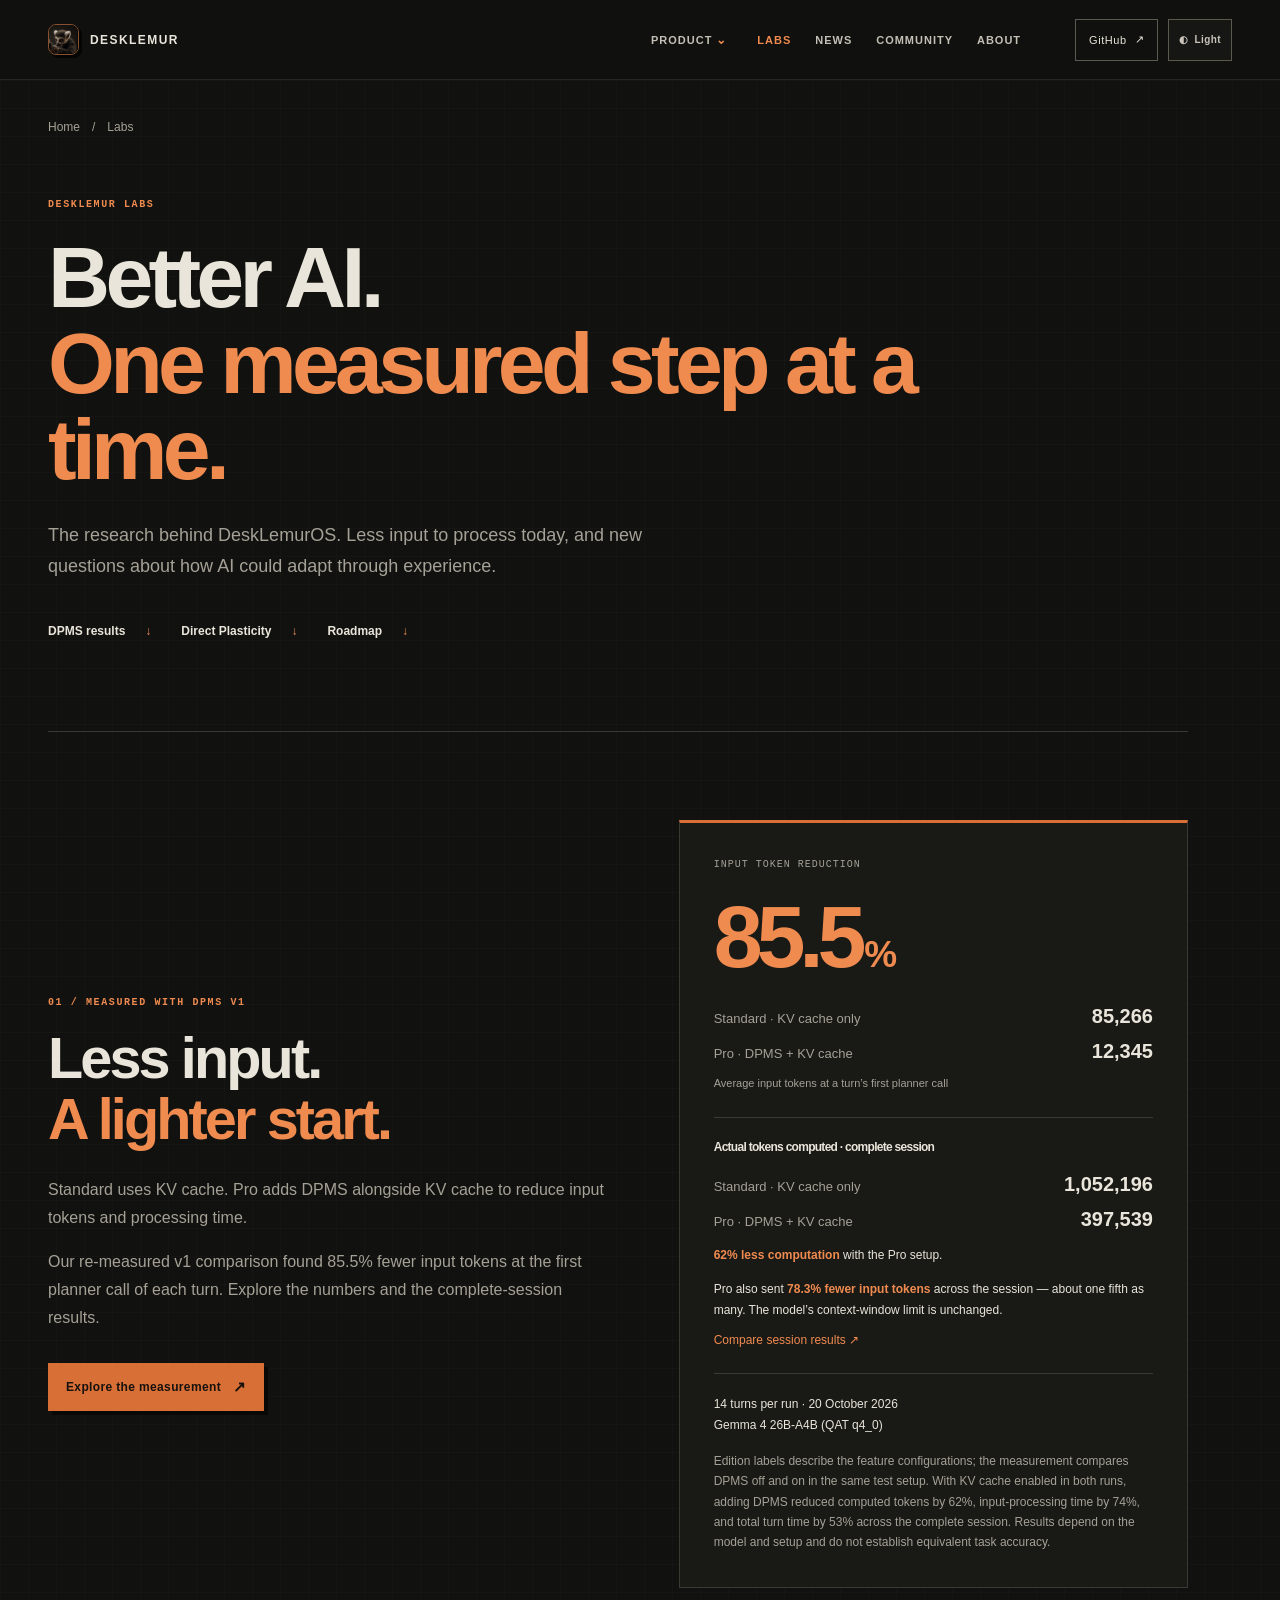
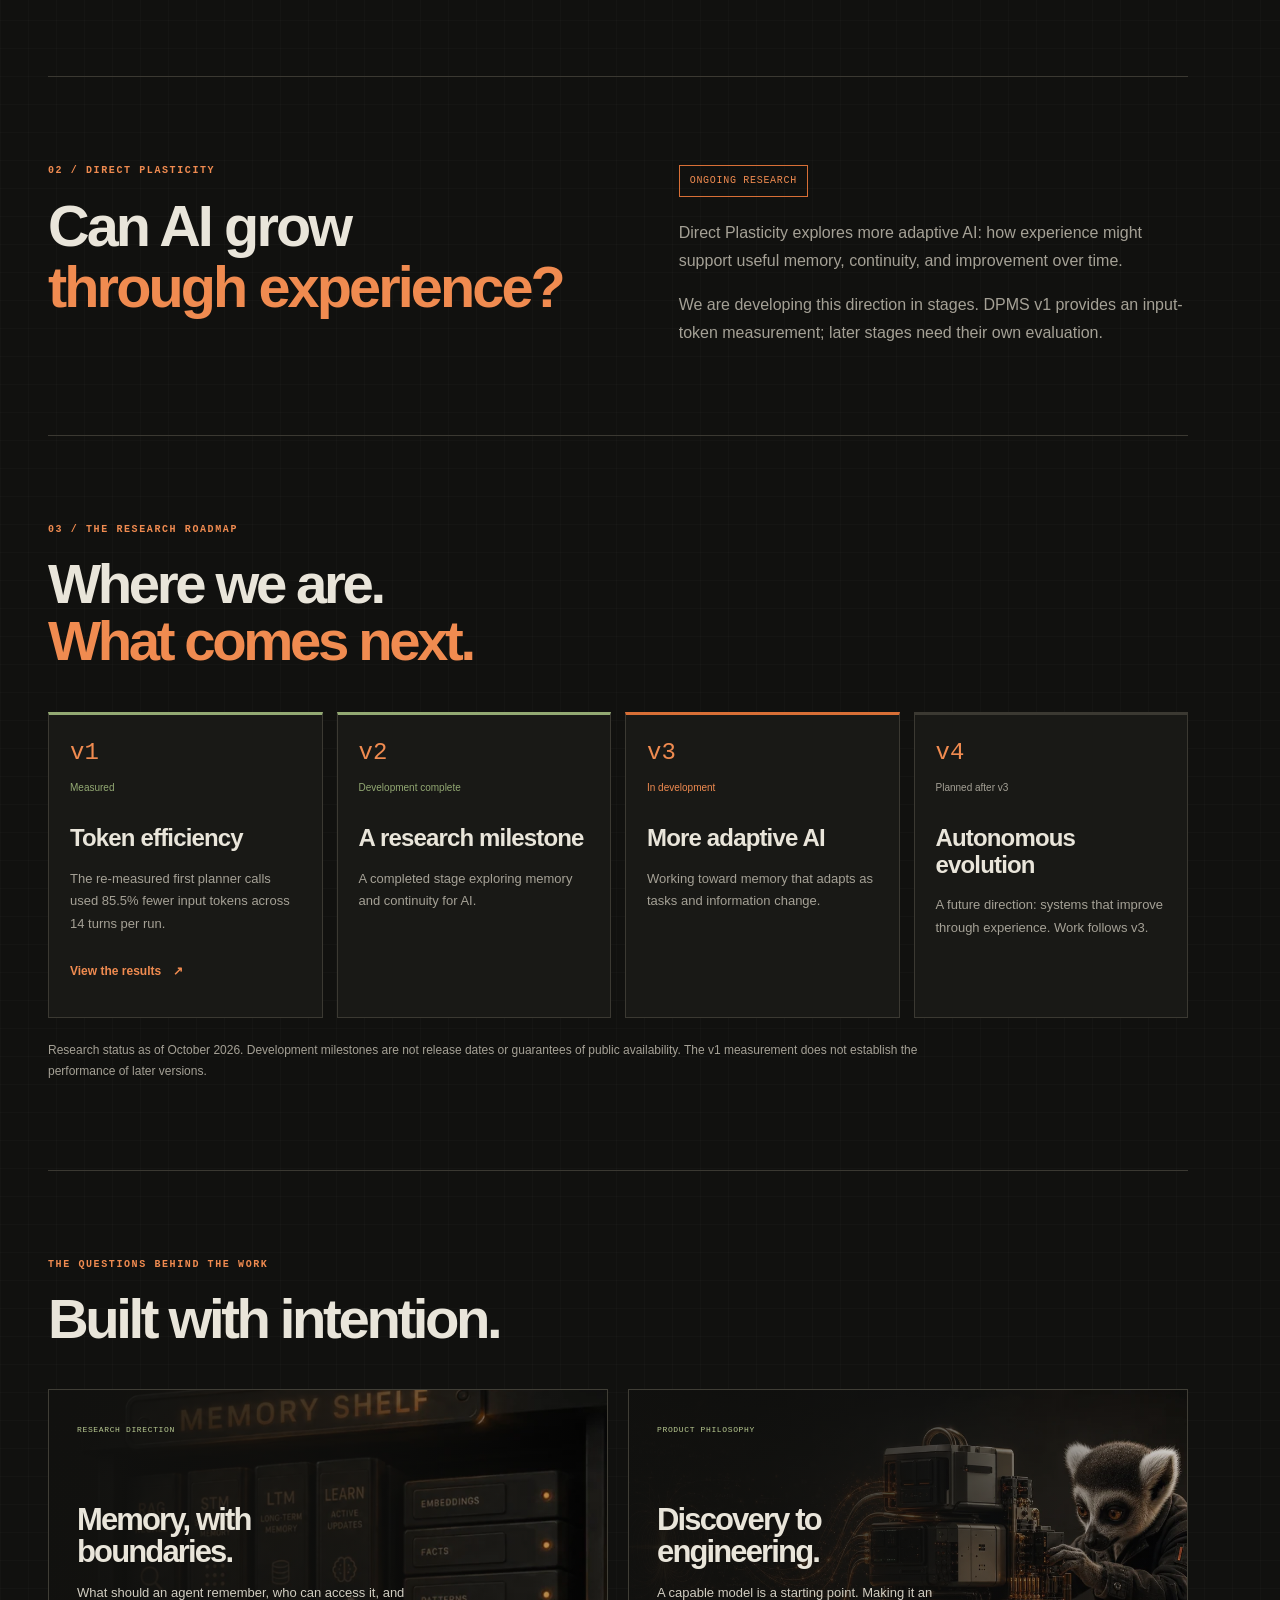
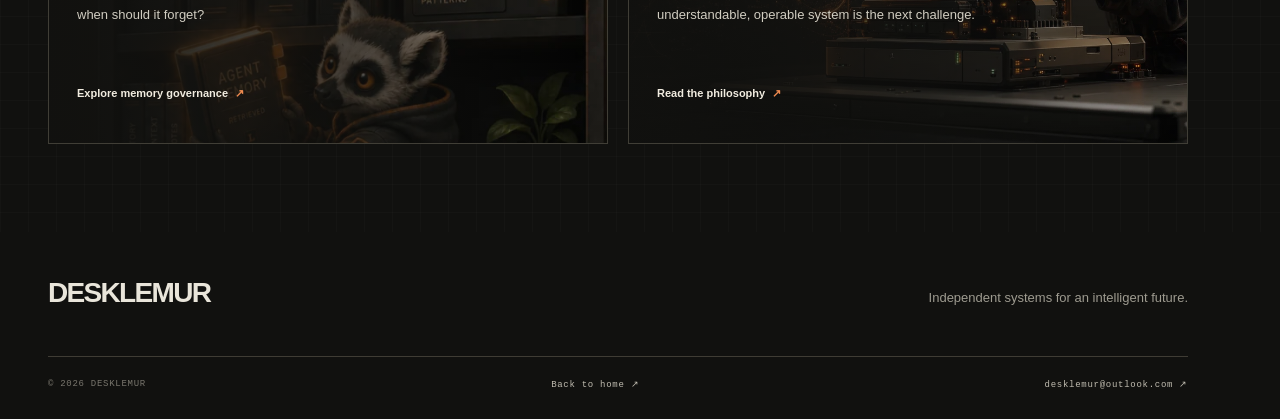
==== commit 5dadf933: "Publish site 2026-10-22 20:08 KST" ====
--- a/labs/index.html
+++ b/labs/index.html
@@ -35,19 +35,19 @@
   <body class="home-page labs-page">
     <a class="skip-link" href="#main-content">Skip to content</a>
     <header class="site-header">
-      <a class="brand" href="../index.html?v=77aaeb0dda2a0ee0" aria-label="DeskLemur home"><span class="brand-mark"><img src="../assets/web/desklemur-mark-64.png?v=55cfd14b5d16461d" alt="" /></span><span>DESKLEMUR</span></a>
+      <a class="brand" href="../index.html?v=c598c7bcbba4a9e0" aria-label="DeskLemur home"><span class="brand-mark"><img src="../assets/web/desklemur-mark-64.png?v=55cfd14b5d16461d" alt="" /></span><span>DESKLEMUR</span></a>
       <nav class="main-nav" id="primary-navigation" aria-label="Primary navigation">
-        <div class="product-menu" data-feature="home.product"><button class="product-trigger" type="button" aria-expanded="false" aria-controls="product-dropdown">Product <span aria-hidden="true">⌄</span></button><div class="product-dropdown" id="product-dropdown" data-product-dropdown hidden><a class="product-entry" href="../os/index.html?v=77aaeb0dda2a0ee0"><img src="../os/assets/web/icon-64.png?v=803e539b5b8541d4" alt="" /><span><b>DeskLemurOS</b><small>Local AI orchestration runtime</small></span><i aria-hidden="true">↗</i></a></div></div>
-        <a data-feature="home.labs" href="./index.html?v=77aaeb0dda2a0ee0" aria-current="page">Labs</a>
-        <a data-feature="home.news" href="../news/index.html?v=77aaeb0dda2a0ee0">News</a>
-        <a data-feature="home.community" href="../index.html?v=77aaeb0dda2a0ee0#community">Community</a>
-        <a data-feature="home.about" href="../index.html?v=77aaeb0dda2a0ee0#about">About</a>
+        <div class="product-menu" data-feature="home.product"><button class="product-trigger" type="button" aria-expanded="false" aria-controls="product-dropdown">Product <span aria-hidden="true">⌄</span></button><div class="product-dropdown" id="product-dropdown" data-product-dropdown hidden><a class="product-entry" href="../os/index.html?v=c598c7bcbba4a9e0"><img src="../os/assets/web/icon-64.png?v=803e539b5b8541d4" alt="" /><span><b>DeskLemurOS</b><small>Local AI orchestration runtime</small></span><i aria-hidden="true">↗</i></a></div></div>
+        <a data-feature="home.labs" href="./index.html?v=c598c7bcbba4a9e0" aria-current="page">Labs</a>
+        <a data-feature="home.news" href="../news/index.html?v=c598c7bcbba4a9e0">News</a>
+        <a data-feature="home.community" href="../index.html?v=c598c7bcbba4a9e0#community">Community</a>
+        <a data-feature="home.about" href="../index.html?v=c598c7bcbba4a9e0#about">About</a>
       </nav>
       <div class="header-actions"><button class="menu-toggle" type="button" aria-label="Open navigation" aria-expanded="false" aria-controls="primary-navigation">MENU</button><a class="github-link" data-site-github href="https://github.com/desklemur-dev/DeskLemurOS" target="_blank" rel="noopener noreferrer">GitHub <span aria-hidden="true">↗</span></a><button class="theme-toggle" type="button" aria-label="Switch to light theme" aria-pressed="false"><span aria-hidden="true">◐</span><span class="theme-label">Light</span></button></div>
     </header>
     <main id="main-content" tabindex="-1">
       <section class="section labs-intro" aria-labelledby="labs-title">
-        <nav class="labs-breadcrumb" aria-label="Breadcrumb"><a href="../index.html?v=77aaeb0dda2a0ee0">Home</a><span aria-hidden="true">/</span><span aria-current="page">Labs</span></nav>
+        <nav class="labs-breadcrumb" aria-label="Breadcrumb"><a href="../index.html?v=c598c7bcbba4a9e0">Home</a><span aria-hidden="true">/</span><span aria-current="page">Labs</span></nav>
         <p class="eyebrow">DESKLEMUR LABS</p>
         <h1 id="labs-title">Better AI.<br /><em>One measured step<br class="labs-title-break" /> at a time.</em></h1>
         <p class="labs-intro-lead">The research behind DeskLemurOS. Less input to process today, and new questions about how AI could adapt through experience.</p>
@@ -60,7 +60,7 @@
           <h2 id="labs-dpms-title">Less input.<br /><em>A lighter start.</em></h2>
           <p>Standard uses KV cache. Pro adds DPMS alongside KV cache to reduce input tokens and processing time.</p>
           <p>Our re-measured v1 comparison found 85.5% fewer input tokens at the first planner call of each turn. Explore the numbers and the complete-session results.</p>
-          <a class="button button-primary" href="../os/index.html?v=77aaeb0dda2a0ee0#/#dpms">Explore the measurement <span aria-hidden="true">↗</span></a>
+          <a class="button button-primary" href="../os/index.html?v=c598c7bcbba4a9e0#/#dpms">Explore the measurement <span aria-hidden="true">↗</span></a>
         </div>
         <aside class="labs-result" aria-label="DPMS v1 measurement summary">
           <p class="labs-result-kicker">INPUT TOKEN REDUCTION</p>
@@ -71,7 +71,8 @@
             <h3>Actual tokens computed · complete session</h3>
             <dl><div><dt>Standard · KV cache only</dt><dd>1,052,196</dd></div><div><dt>Pro · DPMS + KV cache</dt><dd>397,539</dd></div></dl>
             <p><strong>62% less computation</strong> with the Pro setup.</p>
-            <a href="../os/index.html?v=77aaeb0dda2a0ee0#/#dpms-edition-comparison">Compare session results <span aria-hidden="true">↗</span></a>
+            <p>Pro also sent <strong>78.3% fewer input tokens</strong> across the session — about one fifth as many. The model’s context-window limit is unchanged.</p>
+            <a href="../os/index.html?v=c598c7bcbba4a9e0#/#dpms-edition-comparison">Compare session results <span aria-hidden="true">↗</span></a>
           </div>
           <p class="labs-result-context">14 turns per run · 20 October 2026<br />Gemma 4 26B-A4B (QAT q4_0)</p>
           <p class="labs-result-note">Edition labels describe the feature configurations; the measurement compares DPMS off and on in the same test setup. With KV cache enabled in both runs, adding DPMS reduced computed tokens by 62%, input-processing time by 74%, and total turn time by 53% across the complete session. Results depend on the model and setup and do not establish equivalent task accuracy.</p>
@@ -86,7 +87,7 @@
       <section class="section labs-roadmap-section" id="dpms-roadmap" aria-labelledby="labs-roadmap-title">
         <div class="section-heading"><p class="eyebrow">03 / THE RESEARCH ROADMAP</p><h2 id="labs-roadmap-title">Where we are.<br /><em>What comes next.</em></h2></div>
         <ol class="labs-roadmap" aria-label="DPMS development stages">
-          <li class="labs-stage labs-stage-complete"><div class="labs-stage-top"><span>v1</span><strong>Measured</strong></div><h3>Token efficiency</h3><p>The re-measured first planner calls used 85.5% fewer input tokens across 14 turns per run.</p><a href="../os/index.html?v=77aaeb0dda2a0ee0#/#dpms">View the results <span aria-hidden="true">↗</span></a></li>
+          <li class="labs-stage labs-stage-complete"><div class="labs-stage-top"><span>v1</span><strong>Measured</strong></div><h3>Token efficiency</h3><p>The re-measured first planner calls used 85.5% fewer input tokens across 14 turns per run.</p><a href="../os/index.html?v=c598c7bcbba4a9e0#/#dpms">View the results <span aria-hidden="true">↗</span></a></li>
           <li class="labs-stage labs-stage-complete"><div class="labs-stage-top"><span>v2</span><strong>Development complete</strong></div><h3>A research milestone</h3><p>A completed stage exploring memory and continuity for AI.</p></li>
           <li class="labs-stage labs-stage-active"><div class="labs-stage-top"><span>v3</span><strong>In development</strong></div><h3>More adaptive AI</h3><p>Working toward memory that adapts as tasks and information change.</p></li>
           <li class="labs-stage"><div class="labs-stage-top"><span>v4</span><strong>Planned after v3</strong></div><h3>Autonomous evolution</h3><p>A future direction: systems that improve through experience. Work follows v3.</p></li>
@@ -97,13 +98,13 @@
       <section class="section labs-questions" aria-labelledby="labs-questions-title">
         <div class="section-heading"><p class="eyebrow">THE QUESTIONS BEHIND THE WORK</p><h2 id="labs-questions-title">Built with intention.</h2></div>
         <div class="labs-question-grid">
-          <article class="lab-card lab-card-visual lab-card-memory"><img class="lab-photo" src="../assets/web/memory-with-boundaries.webp?v=2d2eba01d0295ee1" alt="An illustrated memory shelf with separate compartments" loading="lazy" decoding="async" /><div><span class="lab-state">RESEARCH DIRECTION</span></div><h3>Memory, with boundaries.</h3><p>What should an agent remember, who can access it, and when should it forget?</p><a href="../os/index.html?v=77aaeb0dda2a0ee0#/vision#memory-governance">Explore memory governance <span aria-hidden="true">↗</span></a></article>
-          <article class="lab-card lab-card-visual"><img class="lab-photo" src="../os/assets/vision/web/discovery-to-engineering.webp?v=e1cf301739234d48" alt="A DeskLemur engineer working on a local AI system" loading="lazy" decoding="async" /><div><span class="lab-state">PRODUCT PHILOSOPHY</span></div><h3>Discovery to engineering.</h3><p>A capable model is a starting point. Making it an understandable, operable system is the next challenge.</p><a href="../os/index.html?v=77aaeb0dda2a0ee0#/vision#discovery-to-engineering">Read the philosophy <span aria-hidden="true">↗</span></a></article>
+          <article class="lab-card lab-card-visual lab-card-memory"><img class="lab-photo" src="../assets/web/memory-with-boundaries.webp?v=2d2eba01d0295ee1" alt="An illustrated memory shelf with separate compartments" loading="lazy" decoding="async" /><div><span class="lab-state">RESEARCH DIRECTION</span></div><h3>Memory, with boundaries.</h3><p>What should an agent remember, who can access it, and when should it forget?</p><a href="../os/index.html?v=c598c7bcbba4a9e0#/vision#memory-governance">Explore memory governance <span aria-hidden="true">↗</span></a></article>
+          <article class="lab-card lab-card-visual"><img class="lab-photo" src="../os/assets/vision/web/discovery-to-engineering.webp?v=e1cf301739234d48" alt="A DeskLemur engineer working on a local AI system" loading="lazy" decoding="async" /><div><span class="lab-state">PRODUCT PHILOSOPHY</span></div><h3>Discovery to engineering.</h3><p>A capable model is a starting point. Making it an understandable, operable system is the next challenge.</p><a href="../os/index.html?v=c598c7bcbba4a9e0#/vision#discovery-to-engineering">Read the philosophy <span aria-hidden="true">↗</span></a></article>
         </div>
       </section>
     </main>
-    <footer class="footer" data-feature="home.about"><div class="footer-top"><p class="footer-wordmark">DESKLEMUR</p><p data-site-text="home.footer_tagline">Independent systems for an intelligent future.</p></div><div class="footer-bottom"><span>© <span data-site-text="site.copyright_year">2026</span> DESKLEMUR</span><a href="../index.html?v=77aaeb0dda2a0ee0">Back to home <span aria-hidden="true">↗</span></a><a data-site-contact href="mailto:desklemur@outlook.com">desklemur@outlook.com ↗</a></div></footer>
-    <script src="../site-data.js?v=0edc46a20909ac9b"></script>
+    <footer class="footer" data-feature="home.about"><div class="footer-top"><p class="footer-wordmark">DESKLEMUR</p><p data-site-text="home.footer_tagline">Independent systems for an intelligent future.</p></div><div class="footer-bottom"><span>© <span data-site-text="site.copyright_year">2026</span> DESKLEMUR</span><a href="../index.html?v=c598c7bcbba4a9e0">Back to home <span aria-hidden="true">↗</span></a><a data-site-contact href="mailto:desklemur@outlook.com">desklemur@outlook.com ↗</a></div></footer>
+    <script src="../site-data.js?v=ae7e9c5a4186bbac"></script>
     <script src="../home.js?v=8841248973b69c00"></script>
   </body>
 </html>
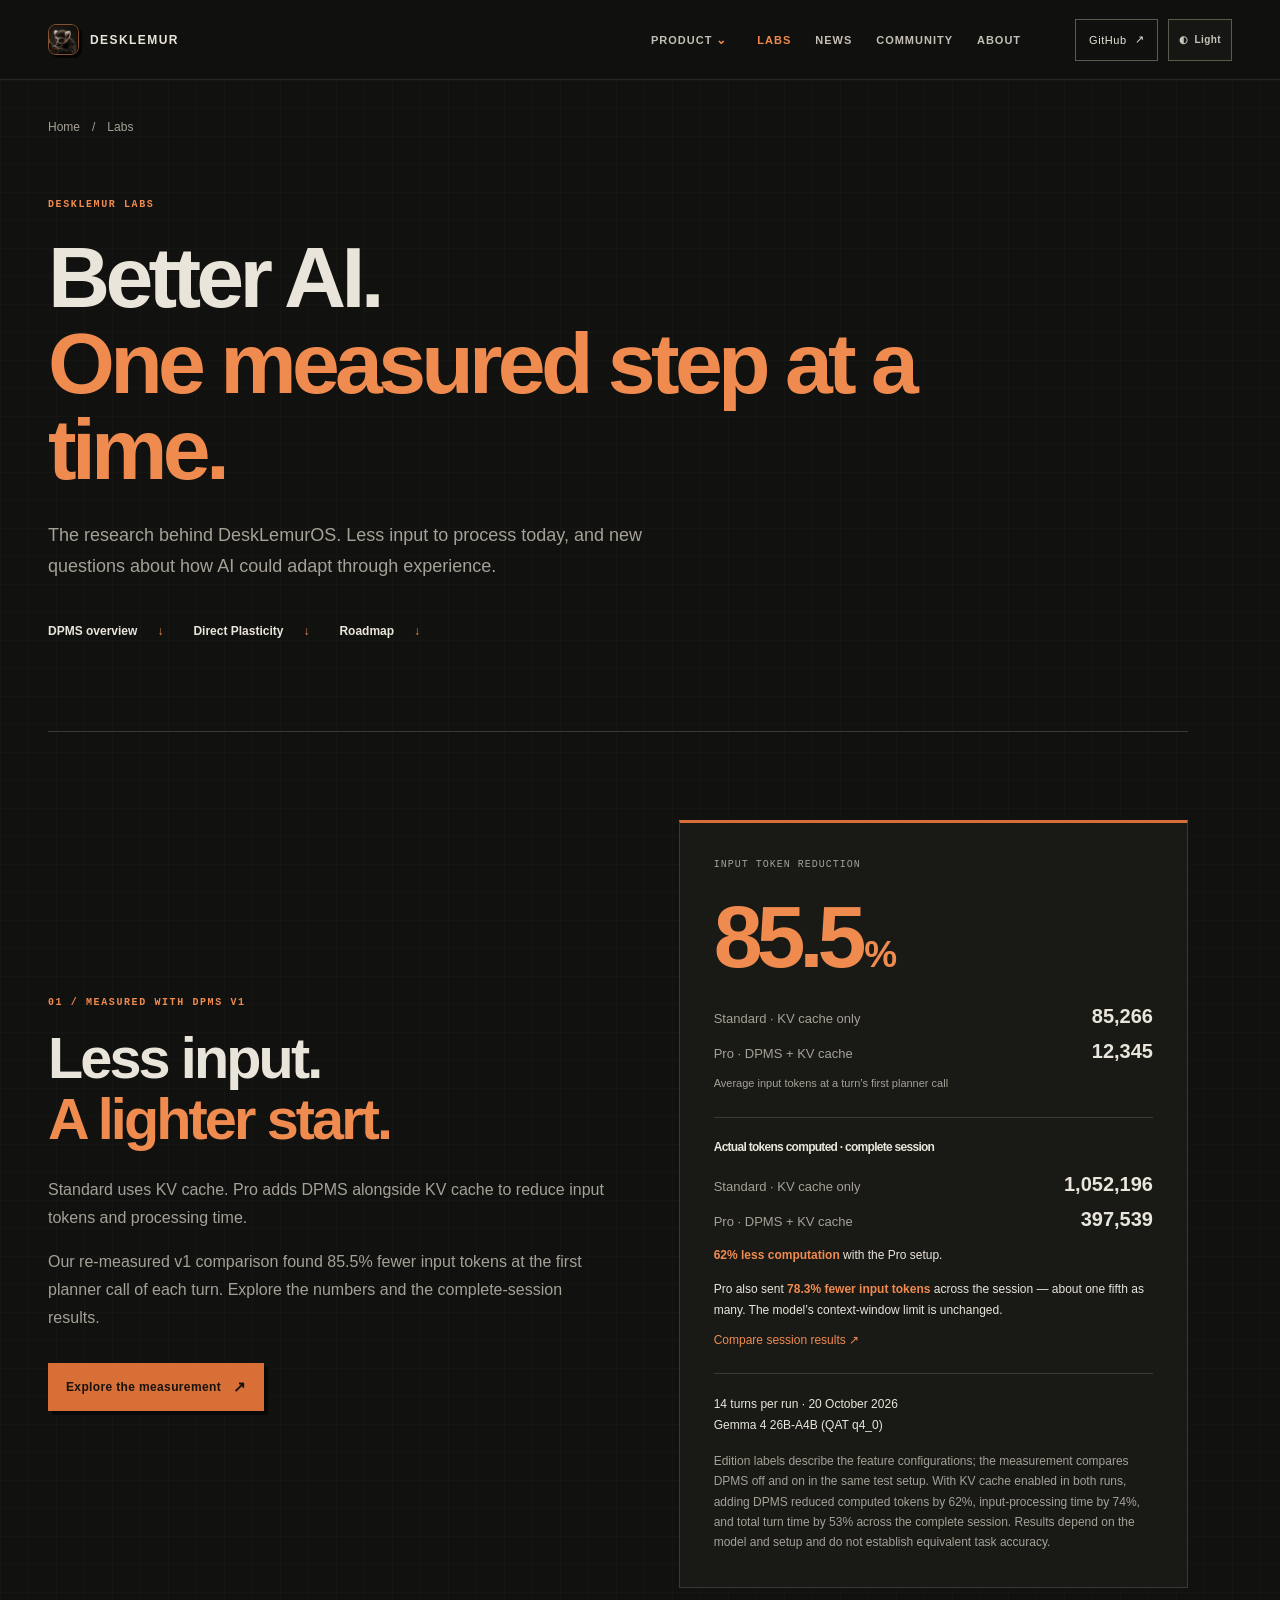
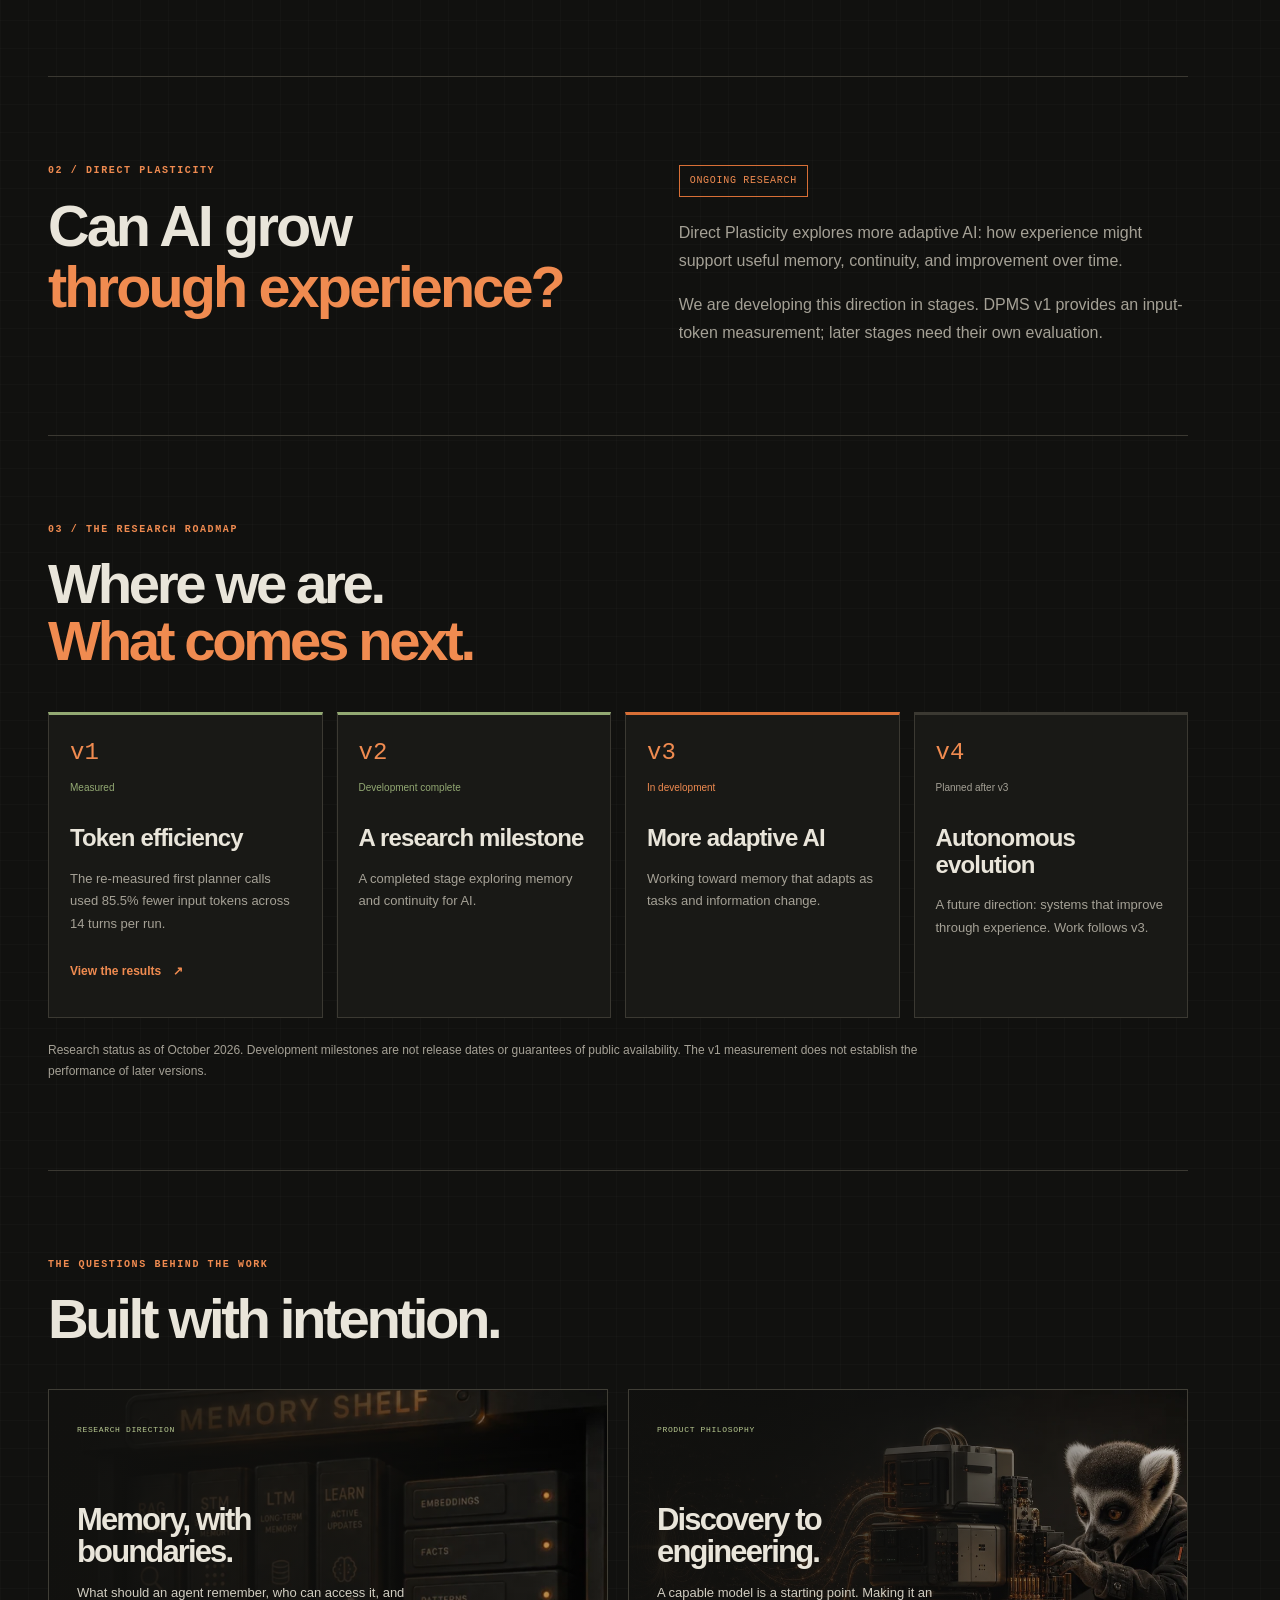
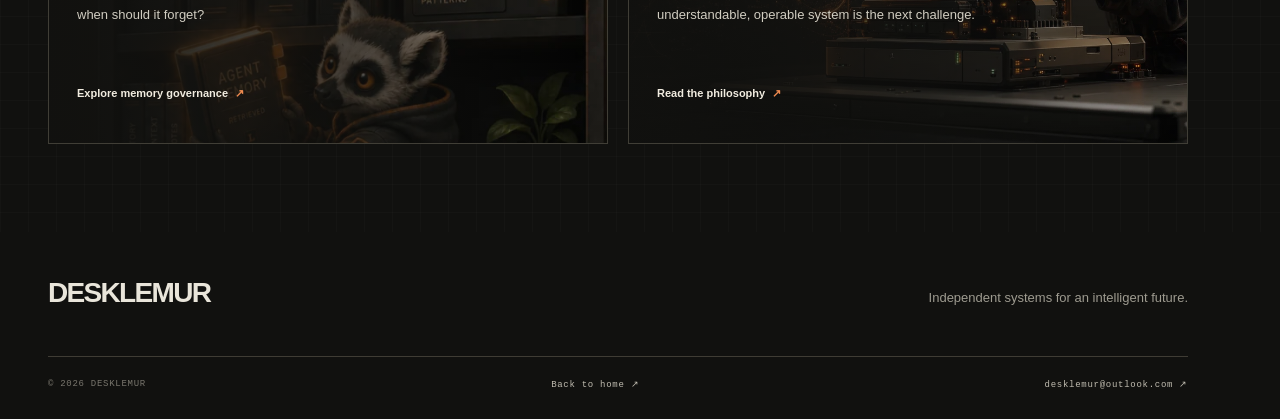
==== commit 794c41c3: "Publish DPMS v1 measurement report" ====
--- a/labs/index.html
+++ b/labs/index.html
@@ -35,23 +35,23 @@
   <body class="home-page labs-page">
     <a class="skip-link" href="#main-content">Skip to content</a>
     <header class="site-header">
-      <a class="brand" href="../index.html?v=c598c7bcbba4a9e0" aria-label="DeskLemur home"><span class="brand-mark"><img src="../assets/web/desklemur-mark-64.png?v=55cfd14b5d16461d" alt="" /></span><span>DESKLEMUR</span></a>
+      <a class="brand" href="../index.html?v=cbdf6705819feace" aria-label="DeskLemur home"><span class="brand-mark"><img src="../assets/web/desklemur-mark-64.png?v=55cfd14b5d16461d" alt="" /></span><span>DESKLEMUR</span></a>
       <nav class="main-nav" id="primary-navigation" aria-label="Primary navigation">
-        <div class="product-menu" data-feature="home.product"><button class="product-trigger" type="button" aria-expanded="false" aria-controls="product-dropdown">Product <span aria-hidden="true">⌄</span></button><div class="product-dropdown" id="product-dropdown" data-product-dropdown hidden><a class="product-entry" href="../os/index.html?v=c598c7bcbba4a9e0"><img src="../os/assets/web/icon-64.png?v=803e539b5b8541d4" alt="" /><span><b>DeskLemurOS</b><small>Local AI orchestration runtime</small></span><i aria-hidden="true">↗</i></a></div></div>
-        <a data-feature="home.labs" href="./index.html?v=c598c7bcbba4a9e0" aria-current="page">Labs</a>
-        <a data-feature="home.news" href="../news/index.html?v=c598c7bcbba4a9e0">News</a>
-        <a data-feature="home.community" href="../index.html?v=c598c7bcbba4a9e0#community">Community</a>
-        <a data-feature="home.about" href="../index.html?v=c598c7bcbba4a9e0#about">About</a>
+        <div class="product-menu" data-feature="home.product"><button class="product-trigger" type="button" aria-expanded="false" aria-controls="product-dropdown">Product <span aria-hidden="true">⌄</span></button><div class="product-dropdown" id="product-dropdown" data-product-dropdown hidden><a class="product-entry" href="../os/index.html?v=cbdf6705819feace"><img src="../os/assets/web/icon-64.png?v=803e539b5b8541d4" alt="" /><span><b>DeskLemurOS</b><small>Local AI orchestration runtime</small></span><i aria-hidden="true">↗</i></a></div></div>
+        <a data-feature="home.labs" href="./index.html?v=cbdf6705819feace" aria-current="page">Labs</a>
+        <a data-feature="home.news" href="../news/index.html?v=cbdf6705819feace">News</a>
+        <a data-feature="home.community" href="../index.html?v=cbdf6705819feace#community">Community</a>
+        <a data-feature="home.about" href="../index.html?v=cbdf6705819feace#about">About</a>
       </nav>
       <div class="header-actions"><button class="menu-toggle" type="button" aria-label="Open navigation" aria-expanded="false" aria-controls="primary-navigation">MENU</button><a class="github-link" data-site-github href="https://github.com/desklemur-dev/DeskLemurOS" target="_blank" rel="noopener noreferrer">GitHub <span aria-hidden="true">↗</span></a><button class="theme-toggle" type="button" aria-label="Switch to light theme" aria-pressed="false"><span aria-hidden="true">◐</span><span class="theme-label">Light</span></button></div>
     </header>
     <main id="main-content" tabindex="-1">
       <section class="section labs-intro" aria-labelledby="labs-title">
-        <nav class="labs-breadcrumb" aria-label="Breadcrumb"><a href="../index.html?v=c598c7bcbba4a9e0">Home</a><span aria-hidden="true">/</span><span aria-current="page">Labs</span></nav>
+        <nav class="labs-breadcrumb" aria-label="Breadcrumb"><a href="../index.html?v=cbdf6705819feace">Home</a><span aria-hidden="true">/</span><span aria-current="page">Labs</span></nav>
         <p class="eyebrow">DESKLEMUR LABS</p>
         <h1 id="labs-title">Better AI.<br /><em>One measured step<br class="labs-title-break" /> at a time.</em></h1>
         <p class="labs-intro-lead">The research behind DeskLemurOS. Less input to process today, and new questions about how AI could adapt through experience.</p>
-        <nav class="labs-section-nav" aria-label="On this page"><a href="#dpms">DPMS results <span aria-hidden="true">↓</span></a><a href="#direct-plasticity">Direct Plasticity <span aria-hidden="true">↓</span></a><a href="#dpms-roadmap">Roadmap <span aria-hidden="true">↓</span></a></nav>
+        <nav class="labs-section-nav" aria-label="On this page"><a href="#dpms">DPMS overview <span aria-hidden="true">↓</span></a><a href="#direct-plasticity">Direct Plasticity <span aria-hidden="true">↓</span></a><a href="#dpms-roadmap">Roadmap <span aria-hidden="true">↓</span></a></nav>
       </section>
 
       <section class="section labs-feature" id="dpms" aria-labelledby="labs-dpms-title">
@@ -60,7 +60,7 @@
           <h2 id="labs-dpms-title">Less input.<br /><em>A lighter start.</em></h2>
           <p>Standard uses KV cache. Pro adds DPMS alongside KV cache to reduce input tokens and processing time.</p>
           <p>Our re-measured v1 comparison found 85.5% fewer input tokens at the first planner call of each turn. Explore the numbers and the complete-session results.</p>
-          <a class="button button-primary" href="../os/index.html?v=c598c7bcbba4a9e0#/#dpms">Explore the measurement <span aria-hidden="true">↗</span></a>
+          <a class="button button-primary" href="./dpms-v1/">Explore the measurement <span aria-hidden="true">↗</span></a>
         </div>
         <aside class="labs-result" aria-label="DPMS v1 measurement summary">
           <p class="labs-result-kicker">INPUT TOKEN REDUCTION</p>
@@ -72,7 +72,7 @@
             <dl><div><dt>Standard · KV cache only</dt><dd>1,052,196</dd></div><div><dt>Pro · DPMS + KV cache</dt><dd>397,539</dd></div></dl>
             <p><strong>62% less computation</strong> with the Pro setup.</p>
             <p>Pro also sent <strong>78.3% fewer input tokens</strong> across the session — about one fifth as many. The model’s context-window limit is unchanged.</p>
-            <a href="../os/index.html?v=c598c7bcbba4a9e0#/#dpms-edition-comparison">Compare session results <span aria-hidden="true">↗</span></a>
+            <a href="./dpms-v1/#session-results">Compare session results <span aria-hidden="true">↗</span></a>
           </div>
           <p class="labs-result-context">14 turns per run · 20 October 2026<br />Gemma 4 26B-A4B (QAT q4_0)</p>
           <p class="labs-result-note">Edition labels describe the feature configurations; the measurement compares DPMS off and on in the same test setup. With KV cache enabled in both runs, adding DPMS reduced computed tokens by 62%, input-processing time by 74%, and total turn time by 53% across the complete session. Results depend on the model and setup and do not establish equivalent task accuracy.</p>
@@ -87,7 +87,7 @@
       <section class="section labs-roadmap-section" id="dpms-roadmap" aria-labelledby="labs-roadmap-title">
         <div class="section-heading"><p class="eyebrow">03 / THE RESEARCH ROADMAP</p><h2 id="labs-roadmap-title">Where we are.<br /><em>What comes next.</em></h2></div>
         <ol class="labs-roadmap" aria-label="DPMS development stages">
-          <li class="labs-stage labs-stage-complete"><div class="labs-stage-top"><span>v1</span><strong>Measured</strong></div><h3>Token efficiency</h3><p>The re-measured first planner calls used 85.5% fewer input tokens across 14 turns per run.</p><a href="../os/index.html?v=c598c7bcbba4a9e0#/#dpms">View the results <span aria-hidden="true">↗</span></a></li>
+          <li class="labs-stage labs-stage-complete"><div class="labs-stage-top"><span>v1</span><strong>Measured</strong></div><h3>Token efficiency</h3><p>The re-measured first planner calls used 85.5% fewer input tokens across 14 turns per run.</p><a href="./dpms-v1/">View the results <span aria-hidden="true">↗</span></a></li>
           <li class="labs-stage labs-stage-complete"><div class="labs-stage-top"><span>v2</span><strong>Development complete</strong></div><h3>A research milestone</h3><p>A completed stage exploring memory and continuity for AI.</p></li>
           <li class="labs-stage labs-stage-active"><div class="labs-stage-top"><span>v3</span><strong>In development</strong></div><h3>More adaptive AI</h3><p>Working toward memory that adapts as tasks and information change.</p></li>
           <li class="labs-stage"><div class="labs-stage-top"><span>v4</span><strong>Planned after v3</strong></div><h3>Autonomous evolution</h3><p>A future direction: systems that improve through experience. Work follows v3.</p></li>
@@ -98,13 +98,13 @@
       <section class="section labs-questions" aria-labelledby="labs-questions-title">
         <div class="section-heading"><p class="eyebrow">THE QUESTIONS BEHIND THE WORK</p><h2 id="labs-questions-title">Built with intention.</h2></div>
         <div class="labs-question-grid">
-          <article class="lab-card lab-card-visual lab-card-memory"><img class="lab-photo" src="../assets/web/memory-with-boundaries.webp?v=2d2eba01d0295ee1" alt="An illustrated memory shelf with separate compartments" loading="lazy" decoding="async" /><div><span class="lab-state">RESEARCH DIRECTION</span></div><h3>Memory, with boundaries.</h3><p>What should an agent remember, who can access it, and when should it forget?</p><a href="../os/index.html?v=c598c7bcbba4a9e0#/vision#memory-governance">Explore memory governance <span aria-hidden="true">↗</span></a></article>
-          <article class="lab-card lab-card-visual"><img class="lab-photo" src="../os/assets/vision/web/discovery-to-engineering.webp?v=e1cf301739234d48" alt="A DeskLemur engineer working on a local AI system" loading="lazy" decoding="async" /><div><span class="lab-state">PRODUCT PHILOSOPHY</span></div><h3>Discovery to engineering.</h3><p>A capable model is a starting point. Making it an understandable, operable system is the next challenge.</p><a href="../os/index.html?v=c598c7bcbba4a9e0#/vision#discovery-to-engineering">Read the philosophy <span aria-hidden="true">↗</span></a></article>
+          <article class="lab-card lab-card-visual lab-card-memory"><img class="lab-photo" src="../assets/web/memory-with-boundaries.webp?v=2d2eba01d0295ee1" alt="An illustrated memory shelf with separate compartments" loading="lazy" decoding="async" /><div><span class="lab-state">RESEARCH DIRECTION</span></div><h3>Memory, with boundaries.</h3><p>What should an agent remember, who can access it, and when should it forget?</p><a href="../os/index.html?v=cbdf6705819feace#/vision#memory-governance">Explore memory governance <span aria-hidden="true">↗</span></a></article>
+          <article class="lab-card lab-card-visual"><img class="lab-photo" src="../os/assets/vision/web/discovery-to-engineering.webp?v=e1cf301739234d48" alt="A DeskLemur engineer working on a local AI system" loading="lazy" decoding="async" /><div><span class="lab-state">PRODUCT PHILOSOPHY</span></div><h3>Discovery to engineering.</h3><p>A capable model is a starting point. Making it an understandable, operable system is the next challenge.</p><a href="../os/index.html?v=cbdf6705819feace#/vision#discovery-to-engineering">Read the philosophy <span aria-hidden="true">↗</span></a></article>
         </div>
       </section>
     </main>
-    <footer class="footer" data-feature="home.about"><div class="footer-top"><p class="footer-wordmark">DESKLEMUR</p><p data-site-text="home.footer_tagline">Independent systems for an intelligent future.</p></div><div class="footer-bottom"><span>© <span data-site-text="site.copyright_year">2026</span> DESKLEMUR</span><a href="../index.html?v=c598c7bcbba4a9e0">Back to home <span aria-hidden="true">↗</span></a><a data-site-contact href="mailto:desklemur@outlook.com">desklemur@outlook.com ↗</a></div></footer>
-    <script src="../site-data.js?v=ae7e9c5a4186bbac"></script>
+    <footer class="footer" data-feature="home.about"><div class="footer-top"><p class="footer-wordmark">DESKLEMUR</p><p data-site-text="home.footer_tagline">Independent systems for an intelligent future.</p></div><div class="footer-bottom"><span>© <span data-site-text="site.copyright_year">2026</span> DESKLEMUR</span><a href="../index.html?v=cbdf6705819feace">Back to home <span aria-hidden="true">↗</span></a><a data-site-contact href="mailto:desklemur@outlook.com">desklemur@outlook.com ↗</a></div></footer>
+    <script src="../site-data.js?v=aa3b78f92b0b41c9"></script>
     <script src="../home.js?v=8841248973b69c00"></script>
   </body>
 </html>
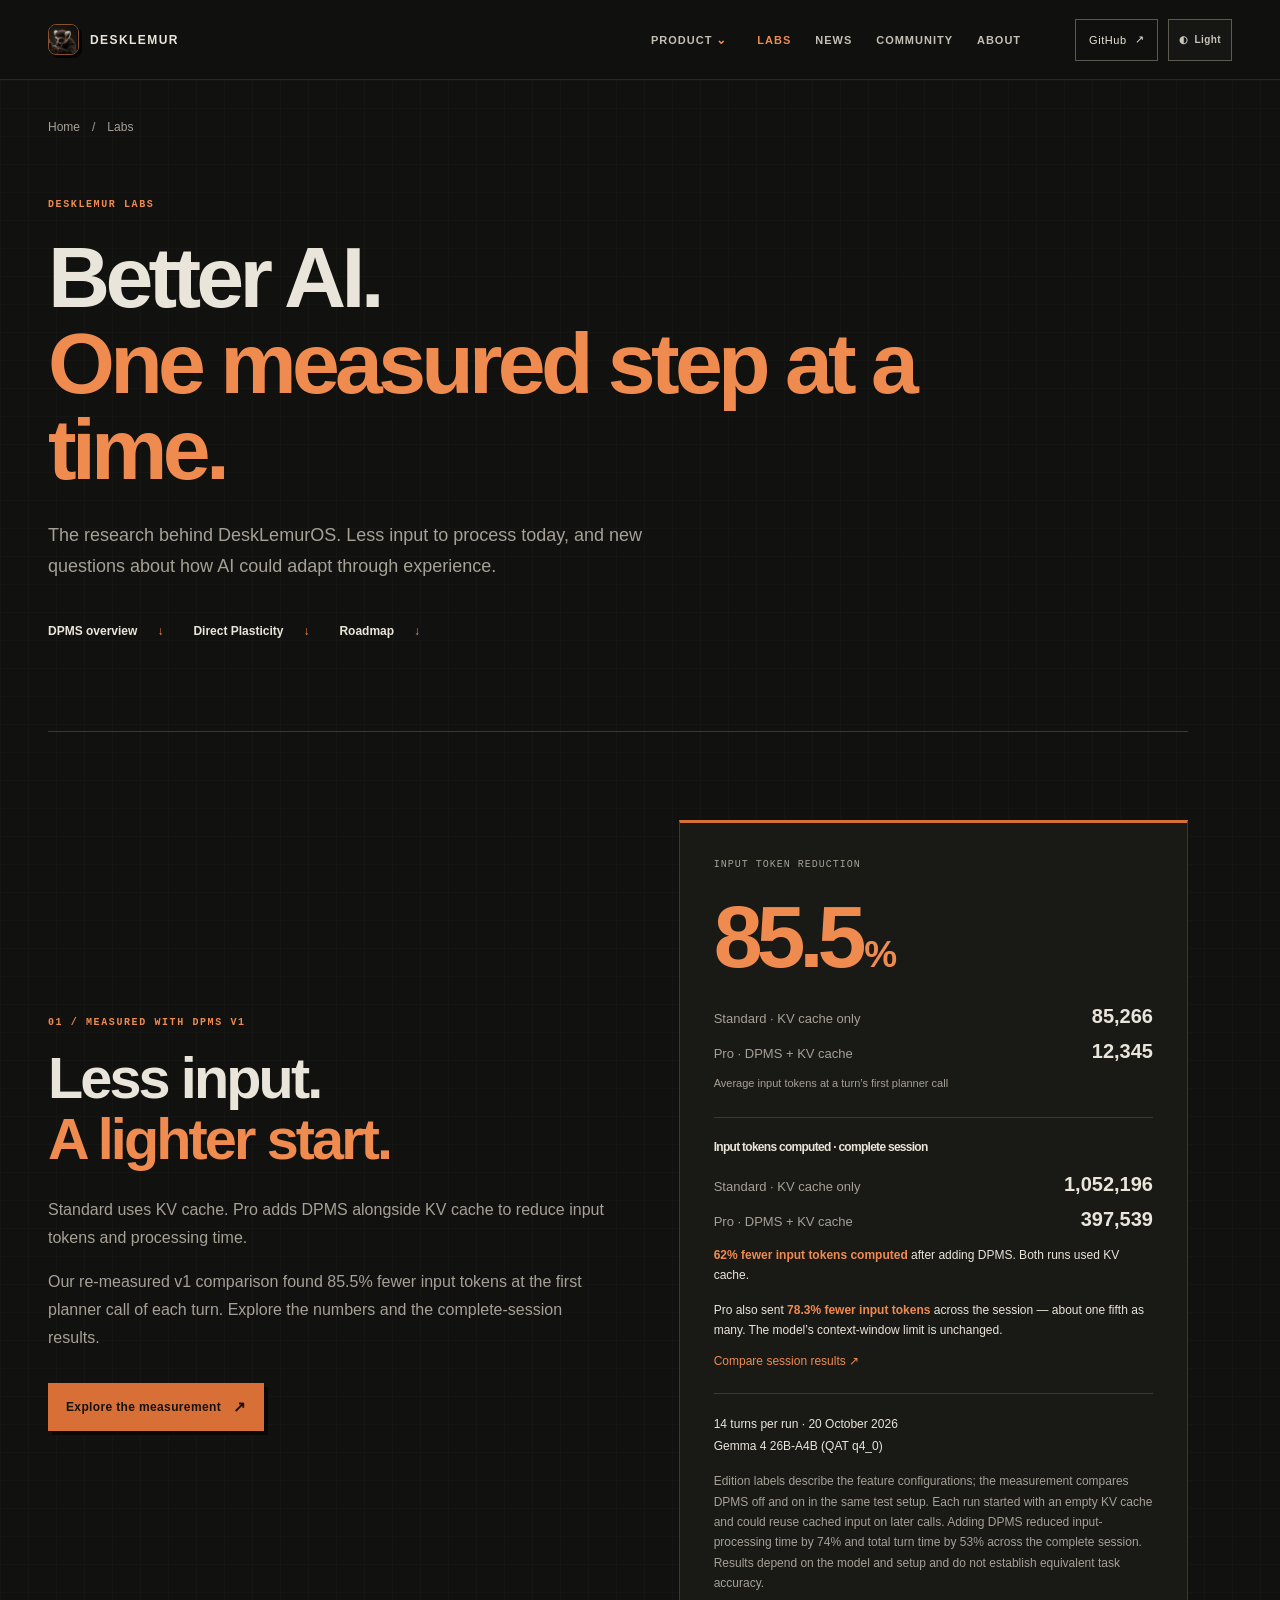
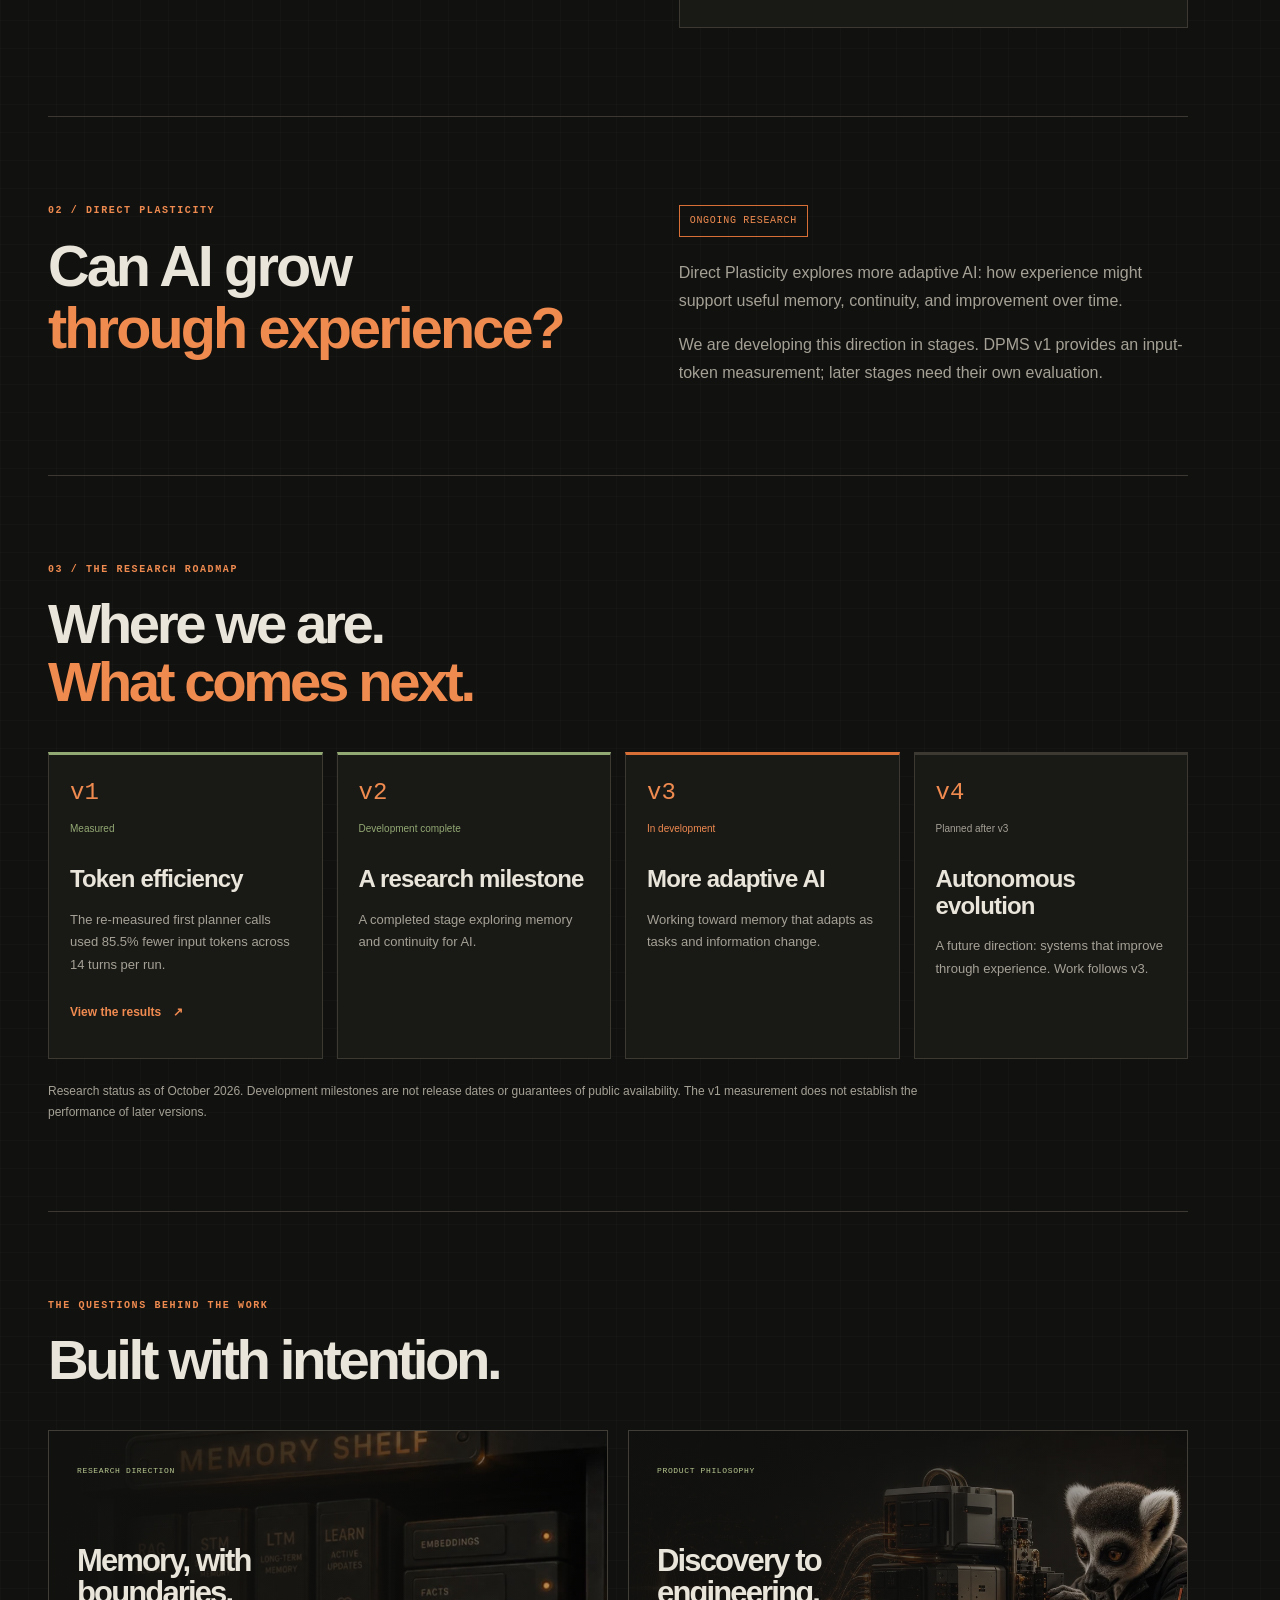
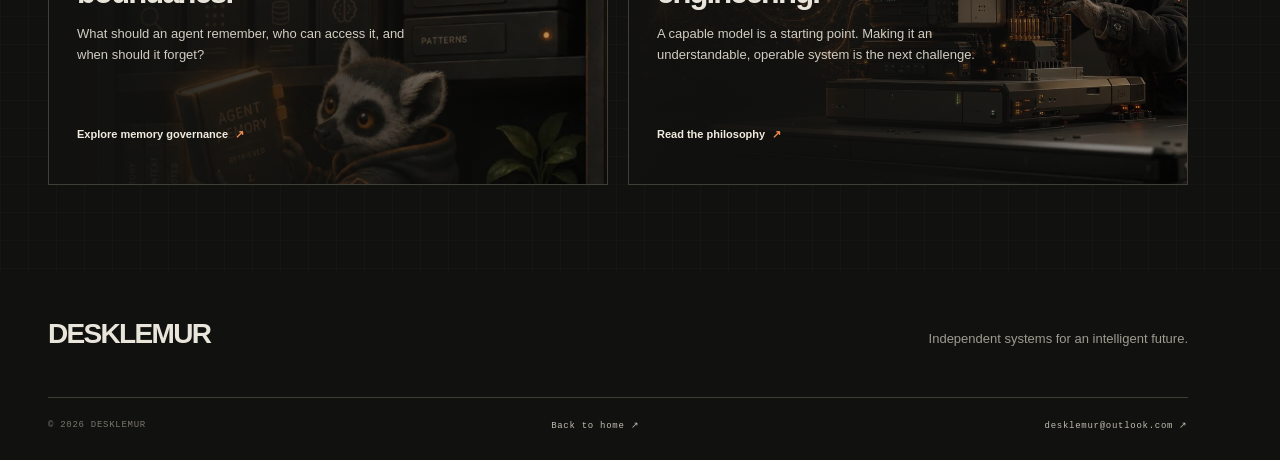
==== commit ece05eef: "Clarify measured DPMS savings and cache reference" ====
--- a/labs/index.html
+++ b/labs/index.html
@@ -17,7 +17,7 @@
         document.documentElement.classList.toggle("light-theme", localStorage.getItem("desklemur-theme") === "light");
       } catch (_) { /* The default theme also works when storage is unavailable. */ }
     </script>
-    <link rel="stylesheet" href="../home.css?v=8f2bbfee023d323c" />
+    <link rel="stylesheet" href="../home.css?v=3308ccd07e5681a9" />
     <link rel="stylesheet" href="./styles.css?v=3c26606039fd9e22" />
     <!-- DeskLemur public metadata -->
     <link rel="canonical" href="https://www.desklemur.com/labs/" />
@@ -35,19 +35,19 @@
   <body class="home-page labs-page">
     <a class="skip-link" href="#main-content">Skip to content</a>
     <header class="site-header">
-      <a class="brand" href="../index.html?v=cbdf6705819feace" aria-label="DeskLemur home"><span class="brand-mark"><img src="../assets/web/desklemur-mark-64.png?v=55cfd14b5d16461d" alt="" /></span><span>DESKLEMUR</span></a>
+      <a class="brand" href="../index.html?v=8b37d3c1f1cf4b38" aria-label="DeskLemur home"><span class="brand-mark"><img src="../assets/web/desklemur-mark-64.png?v=55cfd14b5d16461d" alt="" /></span><span>DESKLEMUR</span></a>
       <nav class="main-nav" id="primary-navigation" aria-label="Primary navigation">
-        <div class="product-menu" data-feature="home.product"><button class="product-trigger" type="button" aria-expanded="false" aria-controls="product-dropdown">Product <span aria-hidden="true">⌄</span></button><div class="product-dropdown" id="product-dropdown" data-product-dropdown hidden><a class="product-entry" href="../os/index.html?v=cbdf6705819feace"><img src="../os/assets/web/icon-64.png?v=803e539b5b8541d4" alt="" /><span><b>DeskLemurOS</b><small>Local AI orchestration runtime</small></span><i aria-hidden="true">↗</i></a></div></div>
-        <a data-feature="home.labs" href="./index.html?v=cbdf6705819feace" aria-current="page">Labs</a>
-        <a data-feature="home.news" href="../news/index.html?v=cbdf6705819feace">News</a>
-        <a data-feature="home.community" href="../index.html?v=cbdf6705819feace#community">Community</a>
-        <a data-feature="home.about" href="../index.html?v=cbdf6705819feace#about">About</a>
+        <div class="product-menu" data-feature="home.product"><button class="product-trigger" type="button" aria-expanded="false" aria-controls="product-dropdown">Product <span aria-hidden="true">⌄</span></button><div class="product-dropdown" id="product-dropdown" data-product-dropdown hidden><a class="product-entry" href="../os/index.html?v=8b37d3c1f1cf4b38"><img src="../os/assets/web/icon-64.png?v=803e539b5b8541d4" alt="" /><span><b>DeskLemurOS</b><small>Local AI orchestration runtime</small></span><i aria-hidden="true">↗</i></a></div></div>
+        <a data-feature="home.labs" href="./index.html?v=8b37d3c1f1cf4b38" aria-current="page">Labs</a>
+        <a data-feature="home.news" href="../news/index.html?v=8b37d3c1f1cf4b38">News</a>
+        <a data-feature="home.community" href="../index.html?v=8b37d3c1f1cf4b38#community">Community</a>
+        <a data-feature="home.about" href="../index.html?v=8b37d3c1f1cf4b38#about">About</a>
       </nav>
       <div class="header-actions"><button class="menu-toggle" type="button" aria-label="Open navigation" aria-expanded="false" aria-controls="primary-navigation">MENU</button><a class="github-link" data-site-github href="https://github.com/desklemur-dev/DeskLemurOS" target="_blank" rel="noopener noreferrer">GitHub <span aria-hidden="true">↗</span></a><button class="theme-toggle" type="button" aria-label="Switch to light theme" aria-pressed="false"><span aria-hidden="true">◐</span><span class="theme-label">Light</span></button></div>
     </header>
     <main id="main-content" tabindex="-1">
       <section class="section labs-intro" aria-labelledby="labs-title">
-        <nav class="labs-breadcrumb" aria-label="Breadcrumb"><a href="../index.html?v=cbdf6705819feace">Home</a><span aria-hidden="true">/</span><span aria-current="page">Labs</span></nav>
+        <nav class="labs-breadcrumb" aria-label="Breadcrumb"><a href="../index.html?v=8b37d3c1f1cf4b38">Home</a><span aria-hidden="true">/</span><span aria-current="page">Labs</span></nav>
         <p class="eyebrow">DESKLEMUR LABS</p>
         <h1 id="labs-title">Better AI.<br /><em>One measured step<br class="labs-title-break" /> at a time.</em></h1>
         <p class="labs-intro-lead">The research behind DeskLemurOS. Less input to process today, and new questions about how AI could adapt through experience.</p>
@@ -68,14 +68,14 @@
           <dl><div><dt>Standard · KV cache only</dt><dd>85,266</dd></div><div><dt>Pro · DPMS + KV cache</dt><dd>12,345</dd></div></dl>
           <p class="labs-result-unit">Average input tokens at a turn’s first planner call</p>
           <div class="labs-cache-results">
-            <h3>Actual tokens computed · complete session</h3>
+            <h3>Input tokens computed · complete session</h3>
             <dl><div><dt>Standard · KV cache only</dt><dd>1,052,196</dd></div><div><dt>Pro · DPMS + KV cache</dt><dd>397,539</dd></div></dl>
-            <p><strong>62% less computation</strong> with the Pro setup.</p>
+            <p><strong>62% fewer input tokens computed</strong> after adding DPMS. Both runs used KV cache.</p>
             <p>Pro also sent <strong>78.3% fewer input tokens</strong> across the session — about one fifth as many. The model’s context-window limit is unchanged.</p>
             <a href="./dpms-v1/#session-results">Compare session results <span aria-hidden="true">↗</span></a>
           </div>
           <p class="labs-result-context">14 turns per run · 20 October 2026<br />Gemma 4 26B-A4B (QAT q4_0)</p>
-          <p class="labs-result-note">Edition labels describe the feature configurations; the measurement compares DPMS off and on in the same test setup. With KV cache enabled in both runs, adding DPMS reduced computed tokens by 62%, input-processing time by 74%, and total turn time by 53% across the complete session. Results depend on the model and setup and do not establish equivalent task accuracy.</p>
+          <p class="labs-result-note">Edition labels describe the feature configurations; the measurement compares DPMS off and on in the same test setup. Each run started with an empty KV cache and could reuse cached input on later calls. Adding DPMS reduced input-processing time by 74% and total turn time by 53% across the complete session. Results depend on the model and setup and do not establish equivalent task accuracy.</p>
         </aside>
       </section>
 
@@ -98,13 +98,13 @@
       <section class="section labs-questions" aria-labelledby="labs-questions-title">
         <div class="section-heading"><p class="eyebrow">THE QUESTIONS BEHIND THE WORK</p><h2 id="labs-questions-title">Built with intention.</h2></div>
         <div class="labs-question-grid">
-          <article class="lab-card lab-card-visual lab-card-memory"><img class="lab-photo" src="../assets/web/memory-with-boundaries.webp?v=2d2eba01d0295ee1" alt="An illustrated memory shelf with separate compartments" loading="lazy" decoding="async" /><div><span class="lab-state">RESEARCH DIRECTION</span></div><h3>Memory, with boundaries.</h3><p>What should an agent remember, who can access it, and when should it forget?</p><a href="../os/index.html?v=cbdf6705819feace#/vision#memory-governance">Explore memory governance <span aria-hidden="true">↗</span></a></article>
-          <article class="lab-card lab-card-visual"><img class="lab-photo" src="../os/assets/vision/web/discovery-to-engineering.webp?v=e1cf301739234d48" alt="A DeskLemur engineer working on a local AI system" loading="lazy" decoding="async" /><div><span class="lab-state">PRODUCT PHILOSOPHY</span></div><h3>Discovery to engineering.</h3><p>A capable model is a starting point. Making it an understandable, operable system is the next challenge.</p><a href="../os/index.html?v=cbdf6705819feace#/vision#discovery-to-engineering">Read the philosophy <span aria-hidden="true">↗</span></a></article>
+          <article class="lab-card lab-card-visual lab-card-memory"><img class="lab-photo" src="../assets/web/memory-with-boundaries.webp?v=2d2eba01d0295ee1" alt="An illustrated memory shelf with separate compartments" loading="lazy" decoding="async" /><div><span class="lab-state">RESEARCH DIRECTION</span></div><h3>Memory, with boundaries.</h3><p>What should an agent remember, who can access it, and when should it forget?</p><a href="../os/index.html?v=8b37d3c1f1cf4b38#/vision#memory-governance">Explore memory governance <span aria-hidden="true">↗</span></a></article>
+          <article class="lab-card lab-card-visual"><img class="lab-photo" src="../os/assets/vision/web/discovery-to-engineering.webp?v=e1cf301739234d48" alt="A DeskLemur engineer working on a local AI system" loading="lazy" decoding="async" /><div><span class="lab-state">PRODUCT PHILOSOPHY</span></div><h3>Discovery to engineering.</h3><p>A capable model is a starting point. Making it an understandable, operable system is the next challenge.</p><a href="../os/index.html?v=8b37d3c1f1cf4b38#/vision#discovery-to-engineering">Read the philosophy <span aria-hidden="true">↗</span></a></article>
         </div>
       </section>
     </main>
-    <footer class="footer" data-feature="home.about"><div class="footer-top"><p class="footer-wordmark">DESKLEMUR</p><p data-site-text="home.footer_tagline">Independent systems for an intelligent future.</p></div><div class="footer-bottom"><span>© <span data-site-text="site.copyright_year">2026</span> DESKLEMUR</span><a href="../index.html?v=cbdf6705819feace">Back to home <span aria-hidden="true">↗</span></a><a data-site-contact href="mailto:desklemur@outlook.com">desklemur@outlook.com ↗</a></div></footer>
-    <script src="../site-data.js?v=aa3b78f92b0b41c9"></script>
-    <script src="../home.js?v=8841248973b69c00"></script>
+    <footer class="footer" data-feature="home.about"><div class="footer-top"><p class="footer-wordmark">DESKLEMUR</p><p data-site-text="home.footer_tagline">Independent systems for an intelligent future.</p></div><div class="footer-bottom"><span>© <span data-site-text="site.copyright_year">2026</span> DESKLEMUR</span><a href="../index.html?v=8b37d3c1f1cf4b38">Back to home <span aria-hidden="true">↗</span></a><a data-site-contact href="mailto:desklemur@outlook.com">desklemur@outlook.com ↗</a></div></footer>
+    <script src="../site-data.js?v=3988284e6cd38e9f"></script>
+    <script src="../home.js?v=acc26c9234c4ee3e"></script>
   </body>
 </html>
--- a/home.css
+++ b/home.css
@@ -303,6 +303,8 @@
 .preview-panel { margin:0; }
 .preview-panel:focus-visible { outline:2px solid var(--orange-light); outline-offset:3px; }
 .preview-image { position:relative; display:block; width:100%; aspect-ratio:1.6; margin:0; padding:0; border:0; border-bottom:1px solid var(--line); background:#11110f; cursor:zoom-in; overflow:hidden; }
+.preview-image picture { display:contents; }
+.preview-label-mobile,.preview-caption-mobile { display:none; }
 .preview-image img { display:block; width:100%; height:100%; object-fit:contain; }
 .preview-enlarge { position:absolute; right:12px; bottom:12px; padding:8px 10px; border:1px solid #5c594f; background:#191916; color:#e9e5da; font:600 10px/1.4 Arial,Helvetica,sans-serif; box-shadow:0 3px 15px #0005; }
 .preview-image:hover .preview-enlarge { border-color:var(--orange); }
@@ -390,13 +392,23 @@
   .home-page .hero-lead { font-size:16px; }
   .home-page .hero-context { margin-top:20px; font-size:12px; }
   .home-page .hero-actions { gap:18px; }
-  .preview-heading { padding:12px; font-size:8px; }
-  .preview-data-label { font-size:8px; }
+  .preview-heading { padding:12px; }
   .preview-tabs { padding:0 10px; }
   .preview-tabs button { gap:6px; }
-  .preview-panel figcaption { padding:18px 16px; min-height:108px; }
   .preview-panel figcaption strong { font-size:15px; }
-  .preview-enlarge { bottom:8px; right:8px; font-size:9px; padding:7px; }
+  .preview-heading,.preview-data-label { font-size:11px; }
+  .preview-panel { padding:12px 12px 0; }
+  .preview-image { aspect-ratio:auto; text-align:left; border:1px solid var(--line); }
+  .preview-image picture { display:block; position:relative; aspect-ratio:3 / 2; overflow:hidden; }
+  .preview-image picture img { position:absolute; width:var(--screen-width); height:auto; max-width:none; left:var(--screen-left); top:var(--screen-top); }
+  .preview-image .preview-image-full { aspect-ratio:auto; }
+  .preview-image .preview-image-full img { position:static; width:100%; }
+  .preview-enlarge { position:static; display:block; padding:0 11px; border:0; border-top:1px solid var(--line); background:var(--panel); color:var(--ink); font-size:12px; box-shadow:none; }
+  .preview-label-desktop,.preview-caption-desktop { display:none; }
+  .preview-label-mobile { display:flex; justify-content:space-between; align-items:center; min-height:44px; }
+  .preview-label-mobile b { color:var(--orange-light); font-size:15px; }
+  .preview-caption-mobile { display:block; }
+  .preview-panel figcaption { padding:13px 2px 15px; min-height:84px; align-content:start; gap:4px; }
   .preview-note { padding:12px 16px; }
   .screen-dialog { width:calc(100% - 20px); max-height:calc(100dvh - 20px); }
   .screen-dialog-heading { padding:10px 12px; gap:12px; }
